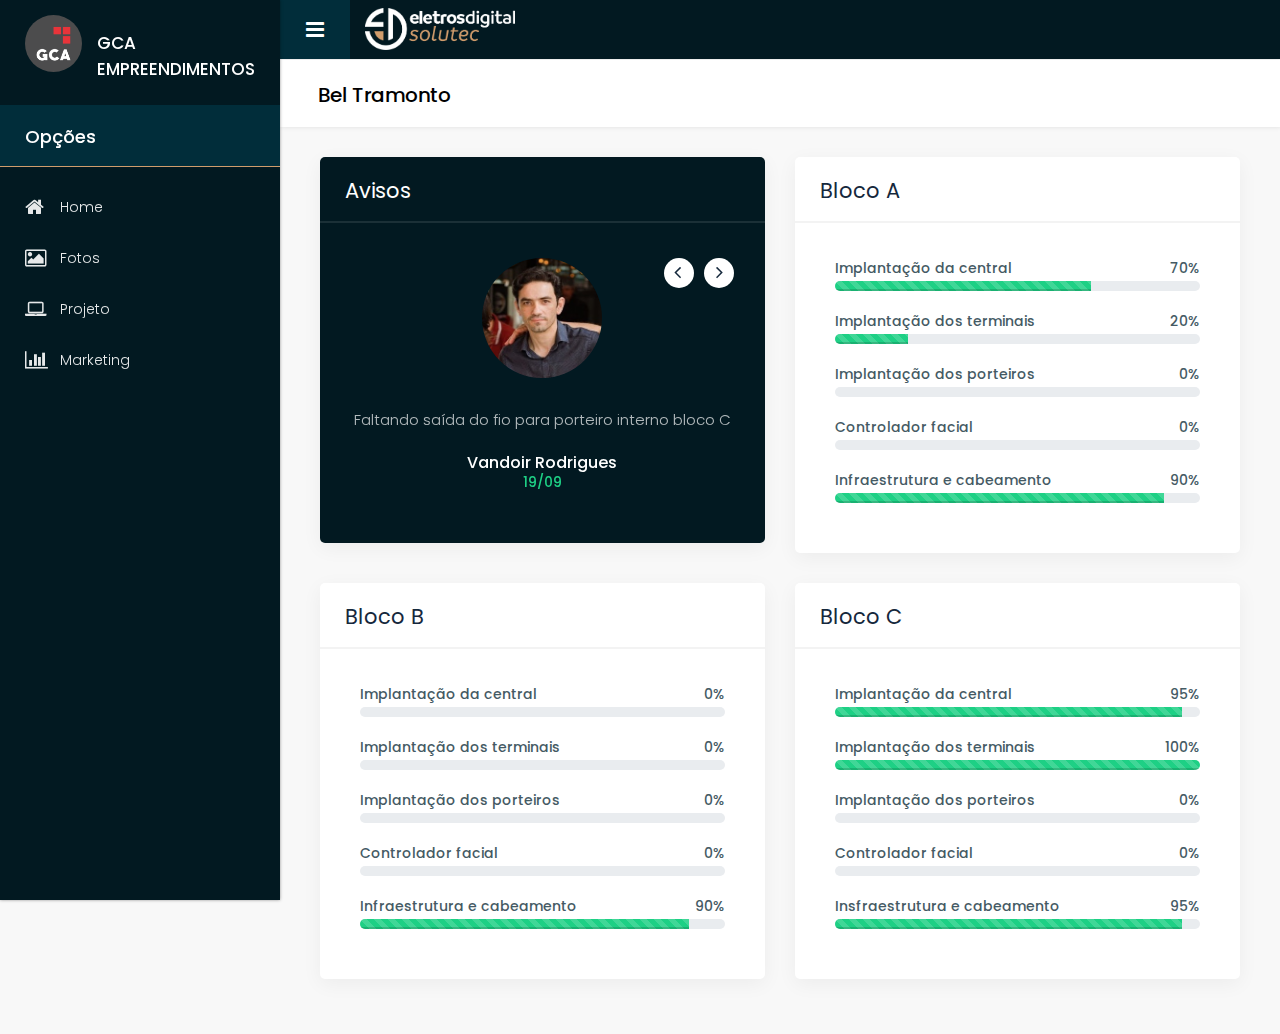
==== index.html @ 855524cf "Add files via upload" ====
<!DOCTYPE html>
<html lang="pt-br">
   <head>
      <!-- basic -->
      <meta charset="utf-8">
      <meta http-equiv="X-UA-Compatible" content="IE=edge">
      <!-- mobile metas -->
      <meta name="viewport" content="width=device-width, initial-scale=1">
      <meta name="viewport" content="initial-scale=1, maximum-scale=1">
      <!-- site metas -->
      <title>Eletros Obras</title>
      <meta name="keywords" content="">
      <meta name="description" content="">
      <meta name="author" content="">
      <!-- site icon -->
      <link rel="icon" href="images/logo/logo_el.png" type="image/png" />
      <!-- bootstrap css -->
      <link rel="stylesheet" href="css/bootstrap.min.css" />
      <!-- site css -->
      <link rel="stylesheet" href="style.css" />
      <!-- responsive css -->
      <link rel="stylesheet" href="css/responsive.css" />
      <!-- color css -->
      <link rel="stylesheet" href="css/colors.css" />
      <!-- select bootstrap -->
      <link rel="stylesheet" href="css/bootstrap-select.css" />
      <!-- scrollbar css -->
      <link rel="stylesheet" href="css/perfect-scrollbar.css" />
      <!-- custom css -->
      <link rel="stylesheet" href="css/custom.css" />
      <!--[if lt IE 9]>
      <script src="https://oss.maxcdn.com/libs/html5shiv/3.7.0/html5shiv.js"></script>
      <script src="https://oss.maxcdn.com/libs/respond.js/1.4.2/respond.min.js"></script>
      <![endif]-->
   </head>
   <body class="dashboard dashboard_1">
      <div class="full_container">
         <div class="inner_container">
            <!-- Sidebar  -->
            <nav id="sidebar">
               <div class="sidebar_blog_1">
                  <div class="sidebar-header">
                  </div>
                  <div class="sidebar_user_info">
                     <div class="icon_setting"></div>
                     <div class="user_profle_side">
                        <div class="user_img"><img class="img-responsive" src="images/layout_img/user_image.png" alt="#" /></div>
                        <div class="user_info">
                           <h6>GCA EMPREENDIMENTOS</h6>
                        </div>
                     </div>
                  </div>
               </div>
               <div class="sidebar_blog_2">
                  <h4>Opções</h4>
                  <ul class="list-unstyled components">
                     <li>
                        <a href="index.html">
                        <i class="fa fa-home"></i><span>Home</span></a>
                     </li>
                     <li>
                        <a href="fotos.html">
                        <i class="fa fa-solid fa-image"></i><span>Fotos</span></a>
                     </li>
                     <li>
                        <a href="projeto.html">
                        <i class="fa fa-laptop"></i><span>Projeto</span></a>
                     </li>
                     <li>
                        <a href="marketing.html">
                        <i class="fa fa-bar-chart-o"></i><span>Marketing</span></a>
                     </li>
               </div>
            </nav>
            <!-- end sidebar -->
            <!-- right content -->
            <div id="content">
               <!-- topbar -->
               <div class="topbar">
                  <nav class="navbar navbar-expand-lg navbar-light">
                     <div class="full">
                        <button type="button" id="sidebarCollapse" class="sidebar_toggle"><i class="fa fa-bars"></i></button>
                        <div class="logo_section">
                           <a href="index.html"><img class="img-responsive" src="images/logo/logo_eletros.png" alt="#" /></a>
                        </div>
                     </div>
                  </nav>
               </div>
               <!-- end topbar -->
               <!-- dashboard inner -->
               <div class="midde_cont">
                  <div class="container-fluid">
                     <div class="row column_title">
                        <div class="col-md-12">
                           <div class="page_title">
                              <h2>Bel Tramonto</h2>
                           </div>
                        </div>
                     </div>
                     <div class="row column3">
                        <!-- testimonial -->
                        <div class="col-md-6">
                           <div class="dark_bg full margin_bottom_30">
                              <div class="full graph_head">
                                 <div class="heading1 margin_0">
                                    <h2>Avisos</h2>
                                 </div>
                              </div>
                              <div class="full graph_revenue">
                                 <div class="row">
                                    <div class="col-md-12">
                                       <div class="content testimonial">
                                          <div id="testimonial_slider" class="carousel slide" data-ride="carousel">
                                             <!-- Wrapper for carousel items -->
                                             <div class="carousel-inner">
                                                <div class="item carousel-item active">
                                                   <div class="img-box"><img src="images/layout_img/vande_foto.jpeg" alt=""></div>
                                                   <p class="testimonial">Faltando saída do fio para porteiro interno bloco C</p>
                                                   <p class="overview"><b>Vandoir Rodrigues</b>19/09</p>
                                                </div>
                                                <div class="item carousel-item">
                                                   <div class="img-box"><img src="images/layout_img/foto_eu.jpg" alt=""></div>
                                                   <p class="testimonial">Cabos para interfones dos salões de festas não foram localizados</p>
                                                   <p class="overview"><b>Carlos Eduardo</b>19/09</p>
                                                </div>
                                             </div>
                                             <!-- Carousel controls -->
                                             <a class="carousel-control left carousel-control-prev" href="#testimonial_slider" data-slide="prev">
                                             <i class="fa fa-angle-left"></i>
                                             </a>
                                             <a class="carousel-control right carousel-control-next" href="#testimonial_slider" data-slide="next">
                                             <i class="fa fa-angle-right"></i>
                                             </a>
                                          </div>
                                       </div>
                                    </div>
                                 </div>
                              </div>
                           </div>
                        </div>
                        <!-- end testimonial -->
                        <!-- progress bar -->
                        <div class="col-md-6">
                           <div class="white_shd full margin_bottom_30">
                              <div class="full graph_head">
                                 <div class="heading1 margin_0">
                                    <h2>Bloco A</h2>
                                 </div>
                              </div>
                              <div class="full progress_bar_inner">
                                 <div class="row">
                                    <div class="col-md-12">
                                       <div class="progress_bar">
                                          <!-- Skill Bars -->
                                          <span class="skill" style="width:100%;">Implantação da central <span class="info_valume">70%</span></span>                  
                                          <div class="progress skill-bar ">
                                             <div class="progress-bar progress-bar-animated progress-bar-striped" role="progressbar" aria-valuenow="73" aria-valuemin="0" aria-valuemax="100" style="width: 70%;">
                                             </div>
                                          </div>
                                          <span class="skill" style="width:100%;">Implantação dos terminais<span class="info_valume">20%</span></span>                  
                                          <div class="progress skill-bar ">
                                             <div class="progress-bar progress-bar-animated progress-bar-striped" role="progressbar" aria-valuenow="73" aria-valuemin="0" aria-valuemax="100" style="width: 20%;">
                                             </div>
                                          </div>
                                          <span class="skill" style="width:100%;">Implantação dos porteiros<span class="info_valume">0%</span></span>   
                                          <div class="progress skill-bar">
                                             <div class="progress-bar progress-bar-animated progress-bar-striped" role="progressbar" aria-valuenow="62" aria-valuemin="0" aria-valuemax="100" style="width: 0%;">
                                             </div>
                                          </div>
                                          <span class="skill" style="width:100%;">Controlador facial<span class="info_valume">0%</span></span>
                                          <div class="progress skill-bar">
                                             <div class="progress-bar progress-bar-animated progress-bar-striped" role="progressbar" aria-valuenow="54" aria-valuemin="0" aria-valuemax="100" style="width: 0%;">
                                             </div>
                                          </div>
                                          <span class="skill" style="width:100%;">Infraestrutura e cabeamento<span class="info_valume">90%</span></span>   
                                          <div class="progress skill-bar">
                                             <div class="progress-bar progress-bar-animated progress-bar-striped" role="progressbar" aria-valuenow="62" aria-valuemin="0" aria-valuemax="100" style="width: 90%;">
                                             </div>
                                          </div>
                                          </div>
                                       </div>
                                    </div>
                                 </div>
                              </div>
                           </div>
                        <div class="col-md-6">
                           <div class="white_shd full margin_bottom_30">
                              <div class="full graph_head">
                                 <div class="heading1 margin_0">
                                    <h2>Bloco B</h2>
                                 </div>
                              </div>
                              <div class="full progress_bar_inner">
                                 <div class="row">
                                    <div class="col-md-12">
                                       <div class="progress_bar">
                                          <!-- Skill Bars -->
                                          <span class="skill" style="width:100%;">Implantação da central<span class="info_valume">0%</span></span>                  
                                          <div class="progress skill-bar ">
                                             <div class="progress-bar progress-bar-animated progress-bar-striped" role="progressbar" aria-valuenow="73" aria-valuemin="0" aria-valuemax="100" style="width: 0%;">
                                             </div>
                                          </div>
                                          <span class="skill" style="width:100%;">Implantação dos terminais<span class="info_valume">0%</span></span>                  
                                          <div class="progress skill-bar ">
                                             <div class="progress-bar progress-bar-animated progress-bar-striped" role="progressbar" aria-valuenow="73" aria-valuemin="0" aria-valuemax="100" style="width: 0%;">
                                             </div>
                                          </div>
                                          <span class="skill" style="width:100%;">Implantação dos porteiros<span class="info_valume">0%</span></span>   
                                          <div class="progress skill-bar">
                                             <div class="progress-bar progress-bar-animated progress-bar-striped" role="progressbar" aria-valuenow="62" aria-valuemin="0" aria-valuemax="100" style="width: 0%;">
                                             </div>
                                          </div>
                                          <span class="skill" style="width:100%;">Controlador facial<span class="info_valume">0%</span></span>
                                          <div class="progress skill-bar">
                                             <div class="progress-bar progress-bar-animated progress-bar-striped" role="progressbar" aria-valuenow="54" aria-valuemin="0" aria-valuemax="100" style="width: 0%;">
                                             </div>
                                          </div>
                                          <span class="skill" style="width:100%;">Infraestrutura e cabeamento<span class="info_valume">90%</span></span>   
                                          <div class="progress skill-bar">
                                             <div class="progress-bar progress-bar-animated progress-bar-striped" role="progressbar" aria-valuenow="62" aria-valuemin="0" aria-valuemax="100" style="width: 90%;">
                                             </div>
                                          </div>
                                          </div>
                                       </div>
                                    </div>
                                 </div>
                              </div>
                           </div>
                           <div class="col-md-6">
                              <div class="white_shd full margin_bottom_30">
                                 <div class="full graph_head">
                                    <div class="heading1 margin_0">
                                       <h2>Bloco C</h2>
                                    </div>
                                 </div>
                                 <div class="full progress_bar_inner">
                                    <div class="row">
                                       <div class="col-md-12">
                                          <div class="progress_bar">
                                             <!-- Skill Bars -->
                                             <span class="skill" style="width:100%;">Implantação da central<span class="info_valume">95%</span></span>                  
                                             <div class="progress skill-bar ">
                                                <div class="progress-bar progress-bar-animated progress-bar-striped" role="progressbar" aria-valuenow="73" aria-valuemin="0" aria-valuemax="100" style="width: 95%;">
                                                </div>
                                             </div>
                                             <span class="skill" style="width:100%;">Implantação dos terminais<span class="info_valume">100%</span></span>                  
                                          <div class="progress skill-bar ">
                                             <div class="progress-bar progress-bar-animated progress-bar-striped" role="progressbar" aria-valuenow="73" aria-valuemin="0" aria-valuemax="100" style="width: 100%;">
                                             </div>
                                          </div>
                                             <span class="skill" style="width:100%;">Implantação dos porteiros<span class="info_valume">0%</span></span>   
                                             <div class="progress skill-bar">
                                                <div class="progress-bar progress-bar-animated progress-bar-striped" role="progressbar" aria-valuenow="62" aria-valuemin="0" aria-valuemax="100" style="width: 0%;">
                                                </div>
                                             </div>
                                             <span class="skill" style="width:100%;">Controlador facial<span class="info_valume">0%</span></span>
                                             <div class="progress skill-bar">
                                                <div class="progress-bar progress-bar-animated progress-bar-striped" role="progressbar" aria-valuenow="54" aria-valuemin="0" aria-valuemax="100" style="width: 0%;">
                                                </div>
                                             </div>
                                             <span class="skill" style="width:100%;">Insfraestrutura e cabeamento<span class="info_valume">95%</span></span>   
                                             <div class="progress skill-bar">
                                                <div class="progress-bar progress-bar-animated progress-bar-striped" role="progressbar" aria-valuenow="62" aria-valuemin="0" aria-valuemax="100" style="width: 95%;">
                                                </div>
                                             </div>
                                             </div>
                                          </div>
                                       </div>
                                    </div>
                                 </div>
                              </div>
                        </div>
      <!-- jQuery -->
      <script src="js/jquery.min.js"></script>
      <script src="js/popper.min.js"></script>
      <script src="js/bootstrap.min.js"></script>
      <!-- wow animation -->
      <script src="js/animate.js"></script>
      <!-- select country -->
      <script src="js/bootstrap-select.js"></script>
      <!-- owl carousel -->
      <script src="js/owl.carousel.js"></script> 
      <!-- chart js -->
      <script src="js/Chart.min.js"></script>
      <script src="js/Chart.bundle.min.js"></script>
      <script src="js/utils.js"></script>
      <script src="js/analyser.js"></script>
      <!-- nice scrollbar -->
      <script src="js/perfect-scrollbar.min.js"></script>
      <script>
         var ps = new PerfectScrollbar('#sidebar');
      </script>
      <!-- custom js -->
      <script src="js/custom.js"></script>
      <script src="js/chart_custom_style1.js"></script>
   </body>
</html>
---- style.css ----
/*------------------------------------------------------------------
    File Name: style.css
    Template Name: Pluto - Responsive HTML5 Template
    Created By: html.design
    Envato Profile: https://themeforest.net/user/htmldotdesign
    Website: https://html.design
    Version: 1.0
-------------------------------------------------------------------*/


/*------------------------------------------------------------------
    [Table of contents]

    1. import fonts
    2. import files
    3. basic
    4. header
    5. content section
    6. Progressbar
    7. Table style
    8. Social icon
    9. Pie charts
    10. Testimonial slider
    11. Blog Section
    12. Dashboard Style 2
    13. Footer
    14. Widgets section
    15. Calendar section
    16. General Elements
        -> tabbar style 1
        -> tabbar style 2
        -> tabbar style 3
        -> button section
        -> pagination
        -> model bt
    17. Gallery Section     
    18. Icons
    19. Invoice  
    20. Price table
    21. Mail
    22. Price table page
    23. Contact page
    24. Progress bar
    25. Login Section
    26. Error
    27. Map
   
-------------------------------------------------------------------*/


/*------------------------------------------------------------------
    1. import fonts
-------------------------------------------------------------------*/

@import url('https://fonts.googleapis.com/css?family=Source+Sans+Pro:300,400,400i,600,700,900');
@import url('https://fonts.googleapis.com/css?family=Raleway:100,100i,200,200i,300,300i,400,400i,500,500i,600,600i,700,700i,800,800i,900,900i');
@import url('https://fonts.googleapis.com/css?family=Poppins:100,100i,200,200i,300,300i,400,400i,500,500i,600,600i,700,700i,800,800i,900,900i');
@import url('https://fonts.googleapis.com/css?family=Roboto:300,400,400i,500,500i,700,700i');
@import url('https://fonts.googleapis.com/css?family=Arvo:400,400i,700,700i');
@import url('https://fonts.googleapis.com/css?family=Rajdhani:300,400,500,600,700');

/*------------------------------------------------------------------
    2. import files
-------------------------------------------------------------------*/

@import url(css/animate.css);
@import url(css/flaticon.css);
@import url(css/font-awesome.min.css);

/*------------------------------------------------------------------
    3. basic
-------------------------------------------------------------------*/

* {
    margin: 0;
    padding: 0;
    outline: none !important;
}

html,
body {
    color: #8d0909;
    font-size: 14px;
    font-family: 'Poppins', sans-serif;
    line-height: normal;
    font-weight: 300;
    overflow-x: hidden !important;
}

body.demos .section {
    background: url(images/bg.png) repeat top center #052566;
}

body.demos .section-title img {
    max-width: 280px;
    display: block;
    margin: 10px auto;
}

body.demos .service-widget h3 {
    border-bottom: 1px solid #ededed;
    font-size: 18px;
    padding: 20px 0;
    background-color: #ffffff;
}

body.demos .service-widget {
    margin: 0 0 30px;
    padding: 30px;
    background-color: #fff
}

body.demos .container-fluid {
    max-width: 1080px
}

a {
    color: #1f1f1f;
    text-decoration: none !important;
    outline: none !important;
    -webkit-transition: all .3s ease-in-out;
    -moz-transition: all .3s ease-in-out;
    -ms-transition: all .3s ease-in-out;
    -o-transition: all .3s ease-in-out;
    transition: all .3s ease-in-out;
}

h1,
h2,
h3,
h4,
h5,
h6 {
    letter-spacing: 0;
    font-weight: normal;
    position: relative;
    padding: 0;
    font-weight: normal;
    line-height: normal;
    color: #1f1f1f;
    margin: 0
}

h1 {
    font-size: 24px
}

.small_heading.main-heading h2 {
    font-size: 21px;
}

.small_heading.main-heading::after {
    top: 18px;
}

.small_heading.main-heading {
    margin-bottom: 20px;
    width: 100%;
}

.img-responsive {
    max-width: 100%;
}

h3 {
    font-size: 18px
}

h4 {
    font-size: 16px
}

h5 {
    font-size: 14px
}

h6 {
    font-size: 13px
}

h1 a,
h2 a,
h3 a,
h4 a,
h5 a,
h6 a {
    color: #212121;
    text-decoration: none!important;
    opacity: 1
}

a {
    color: #898989;
    text-decoration: none;
    outline: none;
}

a,
.btn {
    text-decoration: none !important;
    outline: none !important;
    -webkit-transition: all .3s ease-in-out;
    -moz-transition: all .3s ease-in-out;
    -ms-transition: all .3s ease-in-out;
    -o-transition: all .3s ease-in-out;
    transition: all .3s ease-in-out;
}

.btn-custom {
    margin-top: 20px;
    background-color: transparent;
    border: 2px solid #ddd;
    padding: 12px 40px;
    font-size: 16px;
}

.btn-success {
    color: #fff;
    background-color: #1ed085;
    border-color: #1ed085;
}

ul {
    list-style-type: none;
    padding: 0px;
    margin: 0px;
}


/*--
a.btn {
    min-width: 170px;
    height: 40px;
    border-radius: 100px;
    padding: 0;
    text-align: center;
    line-height: 40px;
    border: none;
    font-size: 14px;
    font-weight: 600;
    text-transform: uppercase;
    margin-top: 10px;
}
--*/

.red_bg {
    background: #ff4748;
}

.blue_bg {
    background: #36a9e2;
}

.yellow_bg {
    background: #fabb3d;
}

.green_bg {
    background: #79c347;
}

.green_bg2 {
    background: #1ed085;
}

.purple_bg {
    background: #8e68ef;
}

.padding_top_10 {
    padding-top: 10px !important;
}

.padding_top_20 {
    padding-top: 20px !important;
}

.padding-bottom_0 {
    padding-bottom: 0 !important;
}

.padding-bottom_1 {
    padding-bottom: 10px !important;
}

.padding-bottom_2 {
    padding-bottom: 20px !important;
}

.padding-bottom_3 {
    padding-bottom: 30px !important;
}

.padding-bottom_4 {
    padding-bottom: 40px !important;
}

.padding-bottom_5 {
    padding-bottom: 50px !important;
}

.padding_infor_info {
    padding: 35px 35px;
    float: left;
    width: 100%;
}

.color_black p,
.color_black ul,
.color_black ul li {
    color: #000;
}

button i {
    color: #fff;
}

.lead {
    font-size: 18px;
    line-height: 30px;
    color: #767676;
    margin: 0;
    padding: 0;
}

blockquote {
    margin: 20px 0 20px;
    padding: 30px;
}

.light_silver {
    background: #f2f1f1;
}

h2 {
    font-size: 30px;
    color: #000;
    line-height: 20px;
    font-weight: 700;
    position: relative;
}

h3 {
    font-size: 24px;
    color: #000;
    line-height: normal;
    font-weight: 700;
    text-transform: uppercase;
}

h4 {
    font-size: 18px;
    color: #000;
    line-height: 21px;
    font-weight: 600;
    text-transform: none;
    margin-bottom: 15px;
}

h5 {
    font-size: 15px;
    font-weight: 700;
    text-transform: uppercase;
    margin: 0;
    line-height: normal;
    color: #000;
}

p {
    color: #8a5858;
    font-size: 14px;
    line-height: 21px;
}

button,
input,
select,
textarea,
option {
    font-family: 'Poppins', sans-serif;
}

a#submit {
    z-index: 1;
}

a:hover,
a:focus {
    color: #8d0000;
    text-decoration: none;
}

.span1,
.span2,
.span3,
.span4,
.span5,
.span6,
.span7,
.span8,
.span9,
.span10 {
    padding: 0 15px;
    float: left;
    min-height: 25px;
}

.border_radius_0 {
    border-radius: 0 !important;
}

.span1 {
    width: 10%;
}

.span2 {
    width: 20%;
}

.span3 {
    width: 30%;
}

.span4 {
    width: 40%;
}

.span5 {
    width: 50%;
}

.span6 {
    width: 60%;
}

.span7 {
    width: 70%;
}

.span8 {
    width: 80%;
}

.span9 {
    width: 90%;
}

.span10 {
    width: 100%;
}

.container {
    width: 1200px;
}

.section_padding {
    padding: 80px 0 100px;
}

.layout_2_padding {
    padding: 100px 0 80px;
}

.full {
    width: 100%;
    float: left;
}

.brown_color {
    color: #795548 !important;
}

.brown_bg {
    background: #795548 !important;
}

.blue1_color {
    color: #2196f3 !important;
}

.blue1_bg {
    background: #2196f3 !important;
}

.orange_color {
    color: #ff5722 !important;
}

.orange_bg {
    background: #ff5722 !important;
}

.purple_color {
    color: #673ab7 !important;
}

.purple_bg {
    background: #673ab7 !important;
}

.purple_color2 {
    color: #b53f3f !important;
}

.purple_bg2 {
    background: #c2001a !important;
}

.blue2_color {
    color: #03a9f4 !important;
}

.blue2_bg {
    background: #03a9f4 !important;
}

.red_color {
    color: #e91e63 !important;
}

.red_bg {
    background: #e91e63 !important;
}

.yellow_color {
    color: #ff9800 !important;
}

.yellow_bg {
    background: #ff9800 !important;
}

.purple_color2 {
    color: #9c27b0 !important;
}

.purple_bg2 {
    background: #9c27b0 !important;
}

.orange_color2 {
    color: #f44336 !important;
}

.orange_bg2 {
    background: #f44336 !important;
}

.green_color {
    color: #009688 !important;
}

.green_bg {
    background: #009688 !important;
}

.heading1 h2 {
    line-height: normal;
    font-size: 21px;
    font-weight: 400;
    margin: 0;
    padding-left: 0;
    color: #15283c;
    letter-spacing: 0px;
}

.margin_top_50 {
    margin-top: 50px;
}

.margin_top_30 {
    margin-top: 30px;
}

.margin_0 {
    margin: 0 !important;
}

.center {
    display: flex;
    justify-content: center;
}

.verticle_center {
    display: flex;
    align-items: center;
}

.dropdown-item {
    font-size: 13px;
}

.column img {
    width: 100%;
}

.max_w-50 {
    max-width: 50px;
}


/*------------------------------------------------------------------
    4. header
-------------------------------------------------------------------*/

.full_container {
    width: 100%;
    max-width: 100%;
    padding: 0;
    margin: 0;
}

.inner_container {
    padding: 0;
    margin: 0;
    display: flex;
}


/*==============
    - topbar 
==============*/

.topbar {
    position: fixed;
    width: 100%;
    padding-left: 280px;
    z-index: 2;
    background: #700034;
    top: 0;
    transition: ease all 0.3s;
    left: 0;
}

#sidebar.active+#content .topbar {
    padding-left: 90px;
}

.topbar .navbar {
    margin: 0;
}

.right_topbar {
    float: right;
    padding: 0;
}

.icon_info {
    float: left;
    width: 100%;
}

.icon_info ul {
    float: left;
    width: auto;
    list-style: none;
    margin: 0;
}

.icon_info ul li {
    float: left;
    width: 35px;
    height: 35px;
    border-radius: 100%;
    text-align: center;
    line-height: 35px;
    position: relative;
    margin: 15px 0 0 5px;
}

.icon_info ul li .fa-question-circle {
    font-size: 21px;
    position: relative;
    top: 1px;
}

.icon_info ul li a {
    color: #fff;
    font-size: 18px;
    font-weight: normal;
}

.icon_info ul li a img {
    width: 35px;
}

.icon_info ul.user_profile_dd li {
    width: auto;
}

.icon_info ul.user_profile_dd>li span {
    font-size: 13px;
    font-weight: 500;
    color: #fff;
    padding: 0 35px 0 10px;
}

.icon_info ul.user_profile_dd li>a::after {
    color: #fff;
    top: 13px;
    right: 28px;
    display: block;
    position: absolute;
    transform: translateY(-50%);
    content: "\f107";
    font-family: 'fontawesome';
    border: none;
    font-size: 18px;
}

.icon_info ul.user_profile_dd {
    float: left;
    margin: 0 0 0 25px;
}

.icon_info ul.user_profile_dd li a {
    cursor: pointer;
}

.icon_info ul.user_profile_dd>li {
    width: auto;
    border-radius: 0;
    background: #012D3A;
    margin: 0;
    padding: 12px 0 12px 20px;
    height: auto;
}

.sidebar_toggle {
    border: none;
    padding: 14px 26px 14px;
    font-size: 21px;
    background: #012D3A;
    margin-right: 0;
    cursor: pointer;
    float: left;
}

.icon_info span.badge {
    font-size: 10px;
    line-height: 16px;
    padding: 2px 6px;
    position: absolute;
    right: -2px;
    top: -7px;
    background: #D09C6C;
    border-radius: 100%;
    color: #fff;
    font-weight: 600;
    width: 19px;
    height: 19px;
}

.icon_info ul.user_profile_dd li div a {
    font-size: 15px;
    color: #360010;
    padding: 4px 15px;
    border-bottom: none;
    line-height: normal;
}

.icon_info ul.user_profile_dd li div a span {
    font-size: 13px;
    color: #000000;
    font-weight: normal;
    padding: 0;
    transition: all .3s ease-in-out;
    line-height: normal;
}

.icon_info ul.user_profile_dd li div a:hover,
.icon_info ul.user_profile_dd li div a:focus {
    background: #360015;
    color: #fff;
}

.icon_info ul.user_profile_dd li div a:hover span,
.icon_info ul.user_profile_dd li div a:focus span {
    color: #fff;
}

.user_profile_dd .dropdown-menu {
    position: absolute;
    top: 100%;
    right: 0;
    z-index: 1000;
    float: left;
    padding: 10px 6px;
    margin: 0;
    font-size: 15px;
    color: #a1022a;
    text-align: left;
    list-style: none;
    background-color: #fff;
    background-clip: padding-box;
    border-radius: 0;
    width: 100%;
    box-shadow: -1px 1px 4px -2px rgba(0, 0, 0, 0.2);
    border: none;
}


/**-- sidebar --**/

.navbar-btn {
    box-shadow: none;
    outline: none !important;
    border: none;
}

.line {
    width: 100%;
    height: 1px;
    border-bottom: 1px dashed #ddd;
    margin: 40px 0;
}

i,
span {
    display: inline-block;
}

#sidebar {
    min-width: 280px;
    max-width: 280px;
    background-color: #021921;
    color: #fff;
    transition: all 0.3s;
    position: relative;
    z-index: 11;
    box-shadow: 0 0 3px 0px rgba(0, 0, 0, 0.4);
    float: left;
    width: 100%;
    background-image: url('images/layout_img/pattern_h.png');
    position: fixed;
    height: 100%;
    overflow: auto;
}

.sidebar_blog_1,
.sidebar_blog_2,
.sidebar_blog_3 {
    float: left;
    width: 100%;
}

#sidebar ul li a {
    text-align: left;
}

#sidebar .sidebar-header strong {
    display: none;
    font-size: 1.8em;
}

#sidebar ul.components {
    padding: 15px 0;
    margin: 0;
    float: left;
    width: 100%;
}

#sidebar ul li a {
    padding: 15px 25px;
    display: block;
    font-size: 14px;
    color: rgba(255, 255, 255, 0.9);
    font-weight: 300;
}

#sidebar ul li a:hover,
#sidebar ul li a:focus {
    color: rgba(255, 255, 255, 0.95);
}

#sidebar ul.components li {
    position: relative;
}

#sidebar ul.components ul {
    background: #ffffff;
    padding: 20px 0;
}

#sidebar ul.components ul li a {
    font-size: 13px;
    color: rgba(255, 255, 255, .7);
    padding: 7px 35px;
}

#sidebar ul.components ul li a:hover {
    color: #fff;
    background: transparent;
    padding-left: 45px;
}

#sidebar ul li a i {
    margin-right: 20px;
    width: 15px;
    font-size: 20px;
    float: left;
}

.bottom_sidebar ul li {
    float: left;
    width: 50%;
    list-style: none;
}

a[data-toggle="collapse"] {
    position: relative;
}

#content {
    width: 100%;
    min-height: 100vh;
    transition: ease all 0.3s;
    position: relative;
    padding: 60px 25px 25px 305px;
    background: #f8f8f8;
}

.page_title {
    background: #fff;
    margin-top: 0;
    margin-bottom: 30px;
    padding: 25px 35px 22px 38px;
    box-shadow: 1px 0 5px rgba(0, 0, 0, 0.1);
    margin-left: -40px;
    margin-right: -40px;
    position: relative;
}

.page_title h2 {
    font-size: 20px;
    font-weight: 500;
    color: #000000;
}

#sidebar.active+#content {
    padding-left: 115px;
}

.topbar .navbar {
    padding: 0;
    background: #021921;
    border: none;
    border-radius: 0;
}

.user_profle_side {
    display: flex;
}

.sidebar_user_info {
    padding: 15px 25px;
    background: #021921;
}

.user_img img {
    border-radius: 100% 100%;
}

.user_info {
    margin: 0 0 0 15px;
    padding-top: 15px;
}

.online_animation {
    width: 12px;
    height: 12px;
    background: #1ed085;
    border-radius: 100%;
    margin-top: 0;
    position: relative;
    top: 1px;
    -webkit-animation: online 2s infinite;
    /* Safari 4.0 - 8.0 */
    animation: online 2s infinite
}


/* Safari 4.0 - 8.0 */

@-webkit-keyframes online {
    from {
        opacity: 0;
    }
    to {
        opacity: 1;
    }
}

@keyframes online {
    from {
        opacity: 0;
    }
    to {
        opacity: 1;
    }
}

.user_info p {
    font-size: 13px;
    font-weight: 500;
    color: #1ed085;
    margin: 0;
}

.user_info h6 {
    font-size: 17px;
    font-weight: 500;
    color: #fff;
    letter-spacing: 0;
}

.user_img {
    width: 75px;
    height: 75px;
    float: left;
}

.logo_section {
    padding: 0;
    width: auto;
    text-align: center;
    background: transparent;
    float: left;
}

.logo_section img {
    height: 42px;
    padding: 0;
    margin: 8px 15px 0;
}

#sidebar.active .logo_section a {
    width: 100%;
    display: flex;
    justify-content: center;
}

.logo_section img.logo_icon {
    margin: 0;
    text-align: center;
    padding: 8px 8px;
    height: 60px;
}

#sidebar h4 {
    background: #012D3A;
    margin: 0;
    padding: 21px 25px 19px;
    font-weight: 500;
    font-size: 18px;
    color: #fff;
    border-bottom: solid #D09C6C 1px;
}


/*------------------------------------------------------------------
    5. content section
-------------------------------------------------------------------*/

.content_inner_section {
    background: #fff;
    box-shadow: 0 0 3px 0px rgba(0, 0, 0, 0.4);
    padding: 25px 30px;
}

.content_inner_section .top_page_header {
    width: 100%;
}

.content_inner_section .top_page_header .page_title {
    float: left;
}

.content_inner_section .top_page_header .page_title h3 {
    font-size: 21px;
    font-weight: 500;
    text-transform: none;
    color: #222;
}

.page_menu_cont {
    width: auto;
    float: right;
}

.page_menu_cont ul {
    list-style: none;
    float: left;
    width: 100%;
}

.page_menu_cont ul li {
    float: left;
    font-size: 17px;
    margin: 0 15px;
}

.counter_section {
    min-height: auto;
    display: block;
    box-shadow: 0 5px 20px rgba(0, 0, 0, 0.05);
    border: 0px solid #e7e7e7;
    padding: 30px 35px;
    background: #fff;
    border-radius: 5px;
    min-height: 125px;
    display: flex;
}

.couter_icon span {
    width: 100%;
    text-align: center;
    color: #fff;
    font-size: 14px;
    margin-top: 5px;
    padding: 0 5px;
    font-weight: 500;
}

.couter_icon span {
    width: 100%;
}

.couter_icon i {
    color: #fff;
    font-size: 50px;
    line-height: normal;
    width: 100%;
    float: left;
    text-align: center;
}

.couter_icon {
    display: flex;
    justify-content: center;
    align-items: center;
    padding: 0;
    float: left;
    margin: 8px 0 8px;
}

.couter_icon>div {
    border-right: solid rgba(255, 255, 255, 0.3) 1px;
    padding-right: 35px;
}

.counter_no {
    padding: 0 12px;
    align-content: center;
    align-items: center;
    float: right;
    width: 100%;
}

.counter_no p.total_no {
    margin: 0;
    font-size: 45px;
    float: left;
    width: 100%;
    line-height: normal;
    font-weight: 600;
    color: #455a64;
    text-align: right;
    font-size: 24px;
    font-weight: 400;
}

.counter_no .head_couter {
    float: left;
    width: 100%;
    color: #99abb4;
    font-weight: 300;
    margin: 0px 0 0 0;
    font-size: 20px;
    text-align: right;
}

.counter_no .counter_desrp {
    margin: 0;
    color: #fff;
    line-height: 18px;
}

#myChart-top {
    box-shadow: 10px 10px 5px -4px rgba(224, 224, 224, 0.6);
}

.zc-ref {
    display: none;
}

#myChart-wrapper {
    margin: auto;
}

#graph1 {
    margin-top: 10px;
}

#rebenue {}

.graph_revenue {
    padding: 0;
    margin-top: 0;
    min-height: auto;
}

.graph_head {
    padding: 18px 25px 15px;
    float: left;
    width: 100%;
    border-bottom: solid #f3f3f3 2px;
}

.heading1 {
    float: left;
    padding: 0 0 20px 0;
    width: 100%;
    margin-top: 50px;
}

.graph_head .heading1 {
    float: left;
    padding: 0;
    width: auto;
}

.heading2 {
    background: #fff;
    padding: 15px 25px;
    margin: 20px 0 0 0;
    border-bottom: solid #021921 2px;
}

.heading2 h3 {
    font-size: 20px;
    text-transform: none;
    font-weight: 600;
    position: relative;
    color: #15283c;
    font-family: 'Raleway', sans-serif;
}

.time_form {
    float: right;
    margin: 6px 0 0;
}

.time_form form {
    float: left;
    width: 100%;
}

.time_form form .field {
    float: left;
    margin-right: 0;
    margin-left: 12px;
}

.time_form form .field label {
    margin-right: 12px;
    margin-bottom: 0;
    font-size: 15px;
    color: #999;
}

.time_form form .field input {
    border: solid #ddd 1px;
    font-size: 13px;
    font-weight: 500;
    color: #666;
    padding: 6px 10px;
    border-radius: 0;
}

.btn.focus,
.btn:focus {
    box-shadow: none;
}

.mail-option .dropdown-menu {
    padding: 10px;
    border-radius: 0;
    font-size: 14px;
    font-weight: 400;
    border: solid #ddd 1px;
}

.mail-option .dropdown-menu li {
    margin: 10px 0;
}

.mail-option .dropdown-menu {
    padding: 4px 15px;
    border-radius: 0;
    font-size: 14px;
    font-weight: 400;
    border: solid #ddd 1px;
    margin-top: 5px;
}

.mail-option .btn-group a.btn {
    border-radius: 0 !important;
    background: #fff;
    padding: 8px 14px;
    color: #666;
    font-size: 14px;
}


/*------------------------------------------------------------------
    6. Progressbar
-------------------------------------------------------------------*/

.progress_bar {
    padding: 15px 40px 50px 40px;
}

.progress.skill-bar {
    background: #e9ecef;
    border-radius: 0;
    height: 10px;
    margin-top: 2px;
    border-radius: 10px;
}

.progress.skill-bar .progress-bar {
    background-color: #1ed085;
    box-shadow: inset 0 -2px 0 rgba(0, 0, 0, .15);
}

.skill {
    font-size: 14px;
    color: #455a64;
    margin-top: 20px;
    font-weight: 500;
}

.skill .info_valume {
    float: right;
}


/*------------------------------------------------------------------
    7. Table style
-------------------------------------------------------------------*/

.table_format.strp table {
    border-radius: 8px 8px 0 0;
    overflow: hidden;
    color: #666;
}

.table_format.strp thead th {
    background: #15283c;
    border: none;
    color: #fff;
    vertical-align: middle;
    font-weight: 400;
    text-transform: capitalize;
    line-height: 1;
    padding: 22px 40px;
    white-space: nowrap;
    font-size: 16px;
}

.table_format.strp tbody th,
.table_format.strp tbody td {
    font-size: 15px;
    padding: 20px 40px;
    vertical-align: middle;
    font-weight: 400;
    transform: capitalize;
    line-height: 1;
    width: white-space;
}

.top_countries_section {
    background-color: #ff4748;
    border-radius: 8px;
    padding: 25px 40px;
    background-image: -webkit-linear-gradient(90deg, #396afc 0%, #2948ff 100%);
}

.top_countries_section ul {
    list-style: none;
}

.top_countries_section ul li {
    color: #fff;
    padding: 14px 5px;
    float: left;
    width: 100%;
    border-bottom: solid rgba(255, 255, 255, .2) 1px;
}

.top_countries_section ul li span.country_name {
    float: left;
}

.top_countries_section ul li span.country_counter {
    float: right;
}

.area_chart {
    padding: 30px 0 30px 30px;
    width: 97%;
}

.margin_bottom_30 {
    margin-bottom: 30px;
}

.white_shd {
    background: #fff;
    box-shadow: 0 5px 20px rgba(0, 0, 0, 0.05);
    border-radius: 5px;
    margin-top: 0;
}

.dark_bg {
    background: #021921;
    box-shadow: 0 5px 20px rgba(0, 0, 0, 0.05);
    border-radius: 5px;
    margin-top: 0;
}

.dark_bg .graph_head {
    border-bottom: solid rgba(255, 255, 255, .1) 2px;
}

.dark_bg h2 {
    color: #fff;
}


/*------------------------------------------------------------------
    8. Social icon
-------------------------------------------------------------------*/

.socile_icons {
    border-radius: 5px;
    overflow: hidden;
    box-shadow: 0 5px 20px rgba(0, 0, 0, 0.05);
    background: #fff;
    min-height: 165px;
}

.social_icon {
    width: 100%;
    text-align: center;
    font-size: 45px;
    background: black;
    padding: 10px 0 8px;
    color: #fff;
    background: #222;
}

.fb .social_icon {
    background: #983b3b;
}

.tw .social_icon {
    background: #00aced;
}

.linked .social_icon {
    background: #0077B5;
}

.google_p .social_icon {
    background: #d34836;
}

.socile_icons .social_cont {
    float: left;
    text-align: center;
    width: 100%;
    padding: 15px 0 15px;
}

.socile_icons .social_cont ul {
    margin: 0;
    list-style: none;
}

.socile_icons .social_cont ul li {
    float: left;
    width: 50%;
    font-size: 18px;
    color: #455a64;
    line-height: 24px;
}

.socile_icons .social_cont ul li span {
    float: left;
    width: 100%;
    color: #99abb4;
    font-size: 17px;
    font-weight: 300;
}

.socile_icons .social_cont ul li span strong {
    font-weight: 600;
    color: #455a64;
    font-size: 18px;
}


/*------------------------------------------------------------------
    9. Pie charts
-------------------------------------------------------------------*/


/**  **/

#canvas-holder {
    width: 100%;
    margin-top: 50px;
    text-align: center;
}

#chartjs-tooltip {
    opacity: 1;
    position: absolute;
    background: rgba(0, 0, 0, .7);
    color: white;
    border-radius: 3px;
    -webkit-transition: all .1s ease;
    transition: all .1s ease;
    pointer-events: none;
    -webkit-transform: translate(-50%, 0);
    transform: translate(-50%, 0);
}

.chartjs-tooltip-key {
    display: inline-block;
    width: 10px;
    height: 10px;
    margin-right: 10px;
}


/*------------------------------------------------------------------
    10. Testimonial slider
-------------------------------------------------------------------*/

#testimonial_slider.carousel {
    width: 86%;
    margin: 35px 7% 35px;
}

#testimonial_slider .carousel-inner {
    padding: 0;
    text-align: center;
}

#testimonial_slider.carousel .item {
    color: #999;
    font-size: 14px;
    text-align: center;
    overflow: hidden;
    min-height: auto;
}

#testimonial_slider.carousel .item a {
    color: #eb7245;
}

#testimonial_slider.carousel .img-box {
    width: 120px;
    height: 120px;
    margin: 0 auto;
    border-radius: 50%;
}

#testimonial_slider.carousel .img-box img {
    width: 100%;
    height: 100%;
    display: block;
    border-radius: 50%;
}

#testimonial_slider.carousel .testimonial {
    padding: 30px 0 10px;
    color: rgba(255, 255, 255, .7);
    font-size: 15px;
    line-height: 24px;
}

#testimonial_slider.carousel .overview {
    text-align: center;
    padding-bottom: 5px;
    font-size: 14px;
    color: #1ed085;
    font-weight: 500;
    line-height: 14px;
}

#testimonial_slider.carousel .overview b {
    color: #fff;
    font-size: 16px;
    text-transform: none;
    display: block;
    padding-bottom: 5px;
    font-weight: 500;
}

#testimonial_slider.carousel .star-rating i {
    font-size: 18px;
    color: #ffdc12;
}

#testimonial_slider.carousel .carousel-control {
    width: 30px;
    height: 30px;
    border-radius: 50%;
    background: #fff;
    text-shadow: none;
    top: 0;
    opacity: 1;
}

#testimonial_slider.carousel .carousel-control i {
    font-size: 20px;
    margin-right: 2px;
    color: #15283c;
    margin-top: -2px;
}

#testimonial_slider.carousel .carousel-control.left {
    left: auto;
    right: 40px;
}

#testimonial_slider.carousel .carousel-control.right i {
    margin-right: -2px;
    margin-top: -2px;
}

#testimonial_slider.carousel .carousel .carousel-indicators {
    bottom: 15px;
}

#testimonial_slider.carousel .carousel-indicators li,
#testimonial_slider.carousel .carousel-indicators li.active {
    width: 11px;
    height: 11px;
    margin: 1px 5px;
    border-radius: 50%;
}

#testimonial_slider.carousel .carousel-indicators li {
    background: #e2e2e2;
    border-color: transparent;
}

#testimonial_slider.carousel .carousel-indicators li.active {
    border: none;
    background: #888;
}


/*------------------------------------------------------------------
    11. Blog Section
-------------------------------------------------------------------*/

.dash_head {
    background-image: url('images/layout_img/pattern_h.png');
    font-weight: normal;
    height: auto;
    border-radius: 5px 5px 0 0;
    padding: 35px 45px 32px;
    background-size: cover;
    background-color: #012D3A;
    position: relative;
}

.dash_head h3 {
    color: #fff;
    text-transform: none;
    font-weight: 400;
    font-size: 22px;
}

.dash_blog {
    min-height: 650px;
    background: #fff;
    border-radius: 5px;
    box-shadow: 0 5px 20px rgba(0, 0, 0, 0.05);
    float: left;
    width: 100%;
    margin-bottom: 15px;
}

.plus_green_bt {
    position: absolute;
    right: 0;
    bottom: -54px;
}

.plus_green_bt a {
    background: #1ed085;
    color: #fff;
    width: 45px;
    height: 45px;
    float: right;
    border-radius: 50%;
    text-align: center;
    line-height: 45px;
    font-size: 28px;
    font-weight: 500;
}

.dash_blog_inner .list_cont {
    border-bottom: 1px solid #f2f2f2;
    padding: 25px 40px;
}

.dash_blog_inner .list_cont p {
    margin: 2px 0 0 0;
    font-size: 16px;
    color: #455a64;
}

.task_list {
    float: left;
    width: 100%;
    list-style: none;
    margin: 0;
}

.task_list li {
    padding: 20px 40px;
    border-bottom: solid #eee 1px;
    line-height: normal;
    font-size: 16px;
    border-left: solid 5px #666;
}

.main_bt {
    min-width: 125px;
    height: auto;
    float: left;
    background: #1ed085;
    text-align: center;
    color: #fff;
    padding: 10px 25px;
    font-size: 16px;
    border-radius: 5px;
    border: none;
    transition: ease all 0.5s;
    cursor: pointer;
    font-weight: 300;
}

button.main_bt {
    float: none;
    margin: 0;
}

.main_bt:hover,
.main_bt:focus {
    background: #ff5722;
    color: #fff;
}

.task_list li a {
    color: #99abb4;
    font-size: 16px;
}

.task_list li strong {
    font-weight: 600;
    color: #455a64;
}

.task_list li:nth-child(1) {
    border-left-color: #ff9800;
}

.task_list li:nth-child(2) {
    border-left-color: #2196f3;
}

.task_list li:nth-child(3) {
    border-left-color: #673ab7;
}

.task_list li:nth-child(4) {
    border-left-color: #e91e63;
}

.task_list li:nth-child(5) {
    border-left-color: #1ed085;
}

.msg_list li:nth-child(1) {
    border-left-color: #ff9800;
}

.msg_list li:nth-child(2) {
    border-left-color: #2196f3;
}

.msg_list li:nth-child(3) {
    border-left-color: #673ab7;
}

.msg_list li:nth-child(4) {
    border-left-color: #e91e63;
}

.msg_list li:nth-child(5) {
    border-left-color: #1ed085;
}

.task_list_main {
    float: left;
    width: 100%;
}

.read_more {
    float: left;
    width: 100%;
    margin: 30px 0;
}

.dash_blog_inner {
    float: left;
    width: 100%;
}

.msg_list_main {
    float: left;
    width: 100%;
}

.msg_list_main ul {
    list-style: none;
    float: left;
    width: 100%;
}

.msg_list_main ul li {
    padding: 22px 40px;
    border-bottom: solid #eee 1px;
    line-height: normal;
    font-size: 14px;
    border-left: solid 5px #666;
    float: left;
    width: 100%;
    display: flex;
    position: relative;
}

.msg_list_main ul li span .time_ago {
    position: absolute;
    right: 40px;
    top: 25px;
}

.msg_list_main ul li span p {
    margin: 0;
}

.msg_list_main ul li span .name_user {
    font-size: 16px;
    font-weight: 500;
    color: #455a64;
    float: left;
    width: 100%;
    margin-bottom: 0;
    margin-top: 5px;
}

.msg_list_main ul li span .msg_user {
    font-size: 15px;
    font-weight: 300;
    color: #99abb4;
}

.msg_list_main ul li>span:nth-child(1) {
    margin-right: 20px;
}

.msg_list_main ul li>span img {
    width: 70px;
    border-radius: 100%;
}

.msg_list li:nth-child(4) {
    border-bottom: none;
}


/*------------------------------------------------------------------
    12. Dashboard Style 2
-------------------------------------------------------------------*/

.dashboard_2 .social_icon {
    float: left;
    width: 50%;
    height: 148px;
}

.dashboard_2 .socile_icons {
    border-radius: 5px;
    overflow: hidden;
    box-shadow: 0 5px 20px rgba(0, 0, 0, 0.05);
    background: #fff;
    min-height: auto;
}

.dashboard_2 .social_icon {
    line-height: 135px;
    font-size: 60px;
}

.dashboard_2 .social_cont {
    float: left;
    width: 50%;
    padding: 15px 15px;
}

.dashboard_2 .social_cont ul li {
    float: left;
    width: 100%;
    font-size: 18px;
    color: #455a64;
    line-height: 24px;
    text-align: right;
    margin-bottom: 10px;
    padding: 0 20px;
}

.dashboard_2 .dash_blog {
    padding: 25px;
}

#chart-0,
#chart-1,
#chart-2,
#chart-3 {
    height: 380px;
}


/*------------------------------------------------------------------
    13. Footer
-------------------------------------------------------------------*/

.footer {
    min-height: 65px;
    background: #fff;
    margin-top: 30px;
    box-shadow: 0 5px 20px rgba(0, 0, 0, 0.05);
    border-radius: 5px;
    width: 100%;
}

.footer p {
    margin: 0;
    line-height: normal;
    text-align: center;
    font-size: 14px;
    font-weight: 300;
    color: #012D3A;
    padding: 25px 15px;
}


/*------------------------------------------------------------------
    14. Widgets section
-------------------------------------------------------------------*/

.info_people {
    padding: 35px;
    display: flex;
}

.info_people .p_info_img {
    width: 30%;
}

.info_people .p_info_img img {
    width: 100%;
    border-radius: 5px;
}

.info_people .user_info_cont {
    width: 60%;
    padding-left: 30px;
    padding-top: 25px;
}

.info_people .user_info_cont h4 {
    font-weight: 500;
    margin-bottom: 5px;
}

.info_people .user_info_cont p {
    margin: 0;
    font-size: 15px;
    font-weight: 400;
}

.info_people .user_info_cont p.p_status {
    font-weight: 600;
    color: #ff5722;
    margin-top: 10px;
}

.widget_progress_bar {
    padding: 40px 40px 50px 40px;
}

.widget_progress_bar .progress_no {
    font-size: 24px;
    color: #15283c;
    font-weight: 500;
    line-height: normal;
    margin: 0;
}

.widget_progress_bar .progress_head {
    font-size: 15px;
    font-weight: 400;
    color: #666;
    padding: 0;
}

.widget_progress_bar .progress_bar {
    padding: 0;
}

.widget_progress_bar .progress_bar .skill {
    margin-top: 5px;
}


/*------------------------------------------------------------------
    15. Calendar section
-------------------------------------------------------------------*/

.calendar {
    float: left;
    width: 100%;
}

.calendar table.unstackable {
    display: inline-table;
    width: 100%;
}

.calendar table.unstackable thead tr:nth-child(1) th {
    font-weight: 500;
    text-shadow: 1px 1px 1px rgba(0, 0, 0, .5);
    border: none;
    color: #fff;
    text-align: center;
    background: #1ed085;
    font-size: 21px;
    padding: 15px 0;
}

.calendar table.unstackable thead tr:nth-child(2) {
    background: #666;
    border: none;
    color: #fff;
}

.calendar table.unstackable thead tr:nth-child(2) th {
    font-weight: 500;
    text-align: center;
    border: none;
}

.calendar table.unstackable tbody tr {
    text-align: center;
    font-size: 15px;
}

.calendar table.unstackable thead tr:nth-child(1) th .prev.link {
    position: absolute;
    left: 30px;
    font-size: 32px;
    font-weight: 600;
    top: 6px;
    cursor: pointer;
}

.calendar table.unstackable thead tr:nth-child(1) th .next.link {
    position: absolute;
    right: 30px;
    font-size: 32px;
    font-weight: 600;
    top: 6px;
    cursor: pointer;
}

.link.disabled {
    opacity: 0.4;
}

.calendar tr {
    position: relative;
}

i.icon.chevron.left::before {
    content: "\f104";
}

i.icon.chevron.right::before {
    content: "\f105";
}

i.icon,
i.icons {
    font-size: 1em;
}

i.icon {
    font-family: fontawesome;
    font-style: normal;
    font-weight: 400;
    text-align: center;
}


/*------------------------------------------------------------------
    16. General Elements 
-------------------------------------------------------------------*/

.link.today {
    background: #ff5722;
    color: #fff;
    font-weight: 600;
}


/** tabbar style 1 **/

.tabbar {
    float: left;
    width: 100%;
}

.tab-content {
    padding: 20px 0;
}

.tab-content p {
    margin: 0;
    line-height: normal;
    font-size: 14px;
    font-weight: 300;
}

.tabbar .nav-tabs {
    border-bottom: solid #eee 1px;
}

.tabbar nav div.nav-tabs .nav-link {
    border-radius: 0;
    padding: 8px 20px;
    font-size: 14px;
    font-weight: 300;
}


/** tabbar style 2 **/

.tab_style2 .tabbar nav div.nav-tabs .nav-link.active {
    background: #ff5722;
    color: #fff;
    border-color: #ff5722;
}


/** tabbar style 3 **/

.tab_style3 #v-pills-tab {
    float: left;
    width: auto;
    min-width: 120px;
}

.tab_style3 #v-pills-tabContent {
    float: left;
    width: 80%;
    padding: 0 20px;
}

.tab_style3 .tabbar {
    display: flex;
}

.tab_style3 div.tabbar div.nav-pills .nav-link.active {
    background: #ff5722;
    color: #fff;
    border-color: #ff5722;
}


/** button section **/

.btn {
    font-size: 14px;
}

.button_sction {
    float: left;
    width: 100%;
}

.button_sction .button_block {
    float: left;
    margin: 5px;
}

.button_sction .button_block button {
    margin: 0;
}


/** pagination **/

.pagination .btn {
    background: #1ed085;
    color: #fff;
    border-color: #1ed085;
    width: 45px;
    height: 40px;
    font-size: 14px;
    font-weight: 500;
}

.pagination.button_section {
    margin: 5px;
}

.pagination .btn.active,
.pagination .btn:hover,
.pagination .btn:focus {
    background: #333;
    border-color: #333;
}


/**-- model bt --**/

.model_bt {
    padding: 11px 20px 10px;
}

.dropdown_section {
    float: left;
    margin: 5px;
}


/*------------------------------------------------------------------
    17. Gallery Section   
-------------------------------------------------------------------*/

.gallery_section_inner .column {
    background: #fff;
    box-shadow: 0 0 13px -10px #000;
    overflow: hidden;
}

.heading_section {
    border-top: solid #D09C6C 2px;
    background: #012D3A;
}

.heading_section h4 {
    color: #fff;
    margin: 0;
    font-weight: 200;
    text-align: center;
    padding: 16px 0 16px;
    font-size: 15px;
}


/*------------------------------------------------------------------
    18. Icons  
-------------------------------------------------------------------*/

.fontawesome-icons-list .fw_icon a {
    transition: ease all 0.2s;
}

.fw_icon a {
    float: left;
    width: 100%;
    padding: 10px 15px;
    font-size: 14px;
    border-radius: 2px;
    color: rgba(21, 40, 60, 0.6);
}

.fw_icon a i {
    width: 25px;
    text-align: center;
    margin-right: 5px;
    font-size: 17px;
}

.fontawesome-icons-list .fw_icon a:hover,
.fontawesome-icons-list .fw_icon a:focus {
    background-color: #1ed085;
    color: #fff;
    text-decoration: none;
    transform: scale(1.1);
}

.fw_icon {
    width: 20%;
}

.fontawesome-icons-list .fw_icon:nth-child(2n+2) {
    background: #f9f9f9;
}


/*------------------------------------------------------------------
    19. Invoice  
-------------------------------------------------------------------*/

h2.invoice_head {
    font-size: 22px;
    font-weight: 500;
    color: #222;
}

h2.invoice_head small {
    font-size: 13px;
    font-weight: 500;
}

.heading1 h2 i {
    position: relative;
    top: 1px;
}

.invoice_blog h4 {
    color: #15283c;
    background: #f8f8f8;
    padding: 15px 20px;
    font-weight: 400;
    font-size: 18px;
}

.invoice_blog p {
    margin: 0;
    padding: 0 20px;
    line-height: 26px;
}

.invoice_blog p strong {
    font-weight: 500;
    color: #15283c;
}

.table_row thead {
    border: none;
}

.table_row thead tr {
    border: none;
    background: #f8f8f8;
    color: #15283c;
}

.table_row thead tr th {
    border: none;
    font-size: 15px;
    font-weight: 500;
    padding: 14px 25px 14px;
    color: #15283c;
    text-transform: uppercase;
}

.invoice_page .table-striped tbody tr:nth-of-type(2n+2) {
    background-color: #f8f8f8;
}

.invoice_page .table-striped tbody tr:nth-of-type(2n+1) {
    background-color: #fff;
}

.table_row tbody {}

.table_row tbody tr {
    border: none;
}

.table_row tbody tr td {
    font-size: 14px;
    font-weight: 400;
    padding: 12px 25px 12px;
    border: none;
    color: #58718a;
}


/*------------------------------------------------------------------
    20. Price table  
-------------------------------------------------------------------*/

.price_table table.table {
    margin: 0;
}

.payment_option {
    list-style: none;
    float: left;
    width: 100%;
}

.payment_option li {
    display: inline;
    float: left;
    margin-right: 10px;
    border-radius: 5px;
}

.price_table table th {
    font-weight: 500;
}

.price_table table th,
.price_table table td {
    border: none;
    padding: 10px 15px;
    font-size: 14px;
    color: #666;
    vertical-align: middle;
}

p.note_cont {
    float: left;
    width: 100%;
    border: solid #1ed085 1px;
    padding: 11px 20px;
    border-radius: 3px;
    color: #1ed085;
    background: rgba(30, 208, 133, 0.05);
    margin-top: 15px;
}


/*------------------------------------------------------------------
    21. Mail
-------------------------------------------------------------------*/

.mail-box {
    border-collapse: collapse;
    border-spacing: 0;
    display: table;
    table-layout: fixed;
    width: 100%;
}

.mail-box aside {
    display: table-cell;
    float: none;
    height: 100%;
    padding: 0;
    vertical-align: top;
}

.mail-box .sm-side {
    background: #fff;
    border-radius: 0;
    width: 20%;
}

.mail-box .lg-side {
    background: none repeat scroll 0 0 #fff;
    border-radius: 0 4px 4px 0;
    width: 80%;
}

.mail-box .sm-side .user-head {
    background: #012D3A;
    border-radius: 0;
    color: #fff;
    min-height: 80px;
    padding: 11px 25px;
    float: left;
    width: 100%;
}

.user-head .inbox-avatar {
    float: left;
    width: 65px;
    margin-right: 5px;
}

.user-head .inbox-avatar img {
    border-radius: 100%;
}

.user-head .user-name {
    display: inline-block;
    margin: 0 0 0 10px;
}

.user-head .user-name h5 {
    font-size: 16px;
    font-weight: 400;
    margin-bottom: -5px;
    margin-top: 10px;
    text-transform: none;
}

.user-head .user-name h5 a {
    color: #fff;
}

.user-head .user-name span a {
    color: #1ed085;
    font-size: 13px;
}

a.mail-dropdown {
    background: none repeat scroll 0 0 #80d3d9;
    border-radius: 2px;
    color: #01a7b3;
    font-size: 10px;
    margin-top: 20px;
    padding: 3px 5px;
}

.inbox-body {
    padding: 20px;
    float: left;
    width: 100%;
}

.labels-category {
    float: left;
    width: 100%;
    padding: 20px 0 20px 0;
}

.btn-compose {
    background: #1ed085;
    color: #fff;
    padding: 12px 0;
    text-align: center;
    width: 100%;
    font-size: 15px;
    font-weight: 500;
}

.btn-compose:hover {
    background: #ff5722;
    color: #fff;
}

ul.inbox-nav {
    display: inline-block;
    margin: 0;
    padding: 0 0 20px 0;
    width: 100%;
}

.labels-info {
    float: left;
    width: 100%;
    padding: 20px;
}

ul.labels-category li {
    float: left;
    width: 100%;
    margin: 5px 0;
    padding: 0 20px;
}

ul.labels-category li a:hover {
    color: #1ed085;
}

.inbox-divider {
    border-bottom: 1px solid #ddd;
}

ul.inbox-nav li {
    display: inline-block;
    line-height: 45px;
    width: 100%;
}

ul.inbox-nav li a {
    display: inline-block;
    line-height: 48px;
    padding: 0 20px;
    width: 100%;
    font-size: 15px;
}

ul.inbox-nav li a:hover,
ul.inbox-nav li.active a,
ul.inbox-nav li a:focus {
    background: #012D3A;
    color: #fff;
}

ul.inbox-nav li a:hover i,
ul.inbox-nav li.active a i,
ul.inbox-nav li a:focus i {
    color: #fff;
}

ul.inbox-nav li a i {
    color: #6a6a6a;
    font-size: 18px;
    padding-right: 10px;
    position: relative;
    top: 1px;
}

ul.inbox-nav li a span.label {}

ul.labels-info li h4 {
    color: #5c5c5e;
    font-size: 13px;
    padding-left: 15px;
    padding-right: 15px;
    padding-top: 5px;
    text-transform: uppercase;
}

ul.labels-category li h4 {
    margin: 0 0 10px 0;
    font-size: 21px;
    font-weight: 400;
    line-height: normal;
}

ul.labels-info li {
    margin: 0;
}

ul.labels-category li i {
    font-size: 12px;
    position: relative;
    top: -2px;
    margin-right: 5px;
}

ul.labels-info li a {
    border-radius: 0;
    color: #6a6a6a;
}

ul.labels-info li a:hover,
ul.labels-info li a:focus {
    background: none repeat scroll 0 0 #d5d7de;
    color: #6a6a6a;
}

ul.labels-info li a i {
    padding-right: 10px;
}

.nav.nav-pills.nav-stacked.labels-info p {
    color: #9d9f9e;
    font-size: 11px;
    margin-bottom: 0;
    padding: 0 22px;
}

.inbox-head {
    background: #f6f6f6;
    border-radius: 0;
    color: #fff;
    min-height: 80px;
    padding: 24px 30px 24px;
    background-size: cover;
    background-position: center center;
}

.inbox-head h3 {
    display: inline-block;
    font-weight: 500;
    margin: 0;
    padding-top: 3px;
    text-transform: none;
    letter-spacing: 0;
    color: #15283c;
    font-size: 21px;
}

.inbox-head .sr-input {
    border: medium none;
    border-radius: 0;
    box-shadow: none;
    color: #222;
    float: left;
    height: 40px;
    padding: 0 20px;
    font-size: 14px;
    font-weight: 500;
    width: 210px;
}

.inbox-head .sr-btn {
    background: #ff5722;
    border: medium none;
    border-radius: 0;
    color: #fff;
    height: 40px;
    padding: 0;
    width: 40px;
}

.table-inbox {
    border: 1px solid #d3d3d3;
    margin-bottom: 0;
}

.table-inbox tr td {
    padding: 12px !important;
}

.table-inbox tr td:hover {
    cursor: pointer;
}

.table-inbox tr td .fa-star.inbox-started,
.table-inbox tr td .fa-star:hover {
    color: #f78a09;
}

.table-inbox tr td .fa-star {
    color: #d5d5d5;
}

.table-inbox tr.unread td {
    background: none repeat scroll 0 0 #f7f7f7;
    font-weight: 400;
    font-size: 13px;
}

ul.inbox-pagination {
    float: right;
}

ul.inbox-pagination li {
    float: left;
}

.mail-option {
    display: inline-block;
    margin-bottom: 10px;
    width: 100%;
}

.mail-option .chk-all,
.mail-option .btn-group {
    margin-right: 5px;
}

.mail-option .chk-all,
.mail-option .btn-group a.btn {
    background: none repeat scroll 0 0 #fcfcfc;
    border: 1px solid #e7e7e7;
    border-radius: 3px !important;
    color: #afafaf;
    display: inline-block;
    padding: 5px 10px;
}

.inbox-pagination a.np-btn {
    background: #1ed085;
    border: 1px solid #1ed085;
    border-radius: 0;
    color: #fff;
    display: inline-block;
    padding: 0 15px;
    font-size: 20px;
}

.mail-option .chk-all input[type="checkbox"] {
    margin-top: 0;
}

.mail-option .btn-group a.all {
    border: medium none;
    padding: 0;
}

.inbox-pagination a.np-btn {
    margin-left: 5px;
}

.inbox-pagination li span {
    display: inline-block;
    margin-right: 10px;
    margin-top: 7px;
    font-size: 14px;
}

.fileinput-button {
    background: none repeat scroll 0 0 #eeeeee;
    border: 1px solid #e6e6e6;
}

.inbox-body .modal .modal-body input,
.inbox-body .modal .modal-body textarea {
    border: 1px solid #e6e6e6;
    box-shadow: none;
}

.btn-send,
.btn-send:hover {
    background: none repeat scroll 0 0 #00a8b3;
    color: #fff;
}

.btn-send:hover {
    background: none repeat scroll 0 0 #009da7;
}

.modal-header h4.modal-title {
    font-family: "Open Sans", sans-serif;
    font-weight: 300;
}

.modal-body label {
    font-family: "Open Sans", sans-serif;
    font-weight: 400;
}

.heading-inbox h4 {
    border-bottom: 1px solid #ddd;
    color: #444;
    font-size: 18px;
    margin-top: 20px;
    padding-bottom: 10px;
}

.sender-info {
    margin-bottom: 20px;
}

.sender-info img {
    height: 30px;
    width: 30px;
}

.sender-dropdown {
    background: none repeat scroll 0 0 #eaeaea;
    color: #777;
    font-size: 10px;
    padding: 0 3px;
}

.view-mail a {
    color: #ff6c60;
}

.attachment-mail {
    margin-top: 30px;
}

.attachment-mail ul {
    display: inline-block;
    margin-bottom: 30px;
    width: 100%;
}

.attachment-mail ul li {
    float: left;
    margin-bottom: 10px;
    margin-right: 10px;
    width: 150px;
}

.attachment-mail ul li img {
    width: 100%;
}

.attachment-mail ul li span {
    float: right;
}

.attachment-mail .file-name {
    float: left;
}

.attachment-mail .links {
    display: inline-block;
    width: 100%;
}

.fileinput-button {
    float: left;
    margin-right: 4px;
    overflow: hidden;
    position: relative;
}

.fileinput-button input {
    cursor: pointer;
    direction: ltr;
    font-size: 23px;
    margin: 0;
    opacity: 0;
    position: absolute;
    right: 0;
    top: 0;
    transform: translate(-300px, 0px) scale(4);
}

.fileupload-buttonbar .btn,
.fileupload-buttonbar .toggle {
    margin-bottom: 5px;
}

.files .progress {
    width: 200px;
}

.table thead th {
    font-weight: 400;
}

.table-hover tbody tr.unread:hover,
.table-hover tbody tr.unread:focus {
    color: #333;
}

.table-hover tbody tr:hover,
.table-hover tbody tr:focus {
    background-color: #1ed085 !important;
    color: #fff;
}

.view-message.inbox-small-cells i {
    font-size: 17px;
}

ul.labels-category li p {
    margin: 0 0 5px 0;
    padding: 0 0 0 18px;
}

.fileupload-processing .fileupload-loading {
    display: block;
}

* html .fileinput-button {
    line-height: 24px;
    margin: 1px -3px 0 0;
}

*+html .fileinput-button {
    margin: 1px 0 0;
    padding: 2px 15px;
}

@media (max-width: 767px) {
    .files .btn span {
        display: none;
    }
    .files .preview * {
        width: 40px;
    }
    .files .name * {
        display: inline-block;
        width: 80px;
        word-wrap: break-word;
    }
    .files .progress {
        width: 20px;
    }
    .files .delete {
        width: 60px;
    }
}


/*------------------------------------------------------------------
    22. Price table page
-------------------------------------------------------------------*/

.price_table_head h2 {
    line-height: normal;
    color: #fff;
    text-align: center;
    font-weight: 400;
    padding: 18px 20px;
    font-size: 24px;
}

.cont_table_price_blog {
    text-align: center;
}

.cont_table_price_blog p {
    font-size: 24px;
    line-height: normal;
    margin: 0;
    padding: 15px 0;
    font-weight: 400;
    border-bottom: solid #ddd 1px;
}

.cont_table_price ul {
    text-align: center;
    line-height: normal;
    padding: 20px 0 10px;
    float: left;
    width: 100%;
    background: #f8f8f8;
}

.cont_table_price li {
    margin: 10px 0;
    float: left;
    width: 100%;
    padding-bottom: 5px;
    font-size: 15px;
    font-weight: 300;
}

.cont_table_price ul li:last-child {
    border-bottom: none;
}

.cont_table_price_blog p span.price_no {
    font-size: 60px;
    font-weight: 600;
}

.price_table_bottom {
    float: left;
    width: 100%;
}

.price_table_head {
    margin: -1px -1px 0;
}

.table_price {
    border: solid #ddd 1px;
    padding-bottom: 35px;
    margin-bottom: 20px;
}

.price_table_bottom {
    float: left;
    width: 100%;
    border-top: solid #ddd 1px;
    padding-top: 35px;
}


/*------------------------------------------------------------------
    23. Contact page
-------------------------------------------------------------------*/

.contact_blog {
    float: left;
    width: 100%;
    border: solid #ddd 1px;
    border-radius: 3px;
    padding: 30px;
}

.contact_blog h4.brief {
    font-size: 15px;
    font-weight: 300;
    color: #455a64;
    margin: -5px 0 5px;
    line-height: normal;
}

.contact_inner {
    float: left;
    width: 100%;
}

.contact_inner .left {
    width: 70%;
    float: left;
    padding-right: 20px;
}

.contact_inner .right {
    width: 30%;
    float: left;
}

.contact_inner h3 {
    font-weight: 600;
    text-transform: none;
    font-size: 20px;
    margin-bottom: 10px;
    color: #455a64;
}

.contact_inner p {
    font-size: 13px;
    margin: 0 0 10px 0;
}

.contact_inner p strong {
    font-weight: 600;
}

.contact_inner .list-unstyled {
    list-style: none;
}

.contact_inner .list-unstyled li {
    float: left;
    margin-right: 15px;
    font-size: 14px;
    color: #58718a;
    width: 100%;
}

.profile_contacts img {
    border-radius: 100%;
    border: 1px solid #ddd;
    padding: 4px;
}

.bottom_list {
    float: left;
    width: 100%;
    border-top: solid #ddd 1px;
    margin-top: 20px;
    padding-top: 20px;
}

.bottom_list .left_rating {
    float: left;
    width: auto;
}

.bottom_list .right_button {
    float: right;
}

.bottom_list .left_rating p.ratings {
    margin: 0;
    font-size: 16px;
    padding: 7px 0;
}

.bottom_list .left_rating p.ratings a {}

.fa.fa-star {
    color: #ff9800;
}

.profile_img {
    float: left;
    margin-right: 20px;
}

.profile_contant {
    float: left;
    padding: 0 20px 20px 20px;
    width: 100%;
}

.tab-content .msg_list_main ul li {
    padding-top: 15px;
    padding-bottom: 15px;
}

.tab-content .msg_list_main ul li {
    border-left: none;
    padding-left: 15px;
    padding-right: 0;
}

.user_progress_bar .progress_bar {
    padding: 0;
}

.dis_flex {
    display: flex;
}

td ul.list-inline li {
    display: inline;
    margin: 0 5px;
}


/*------------------------------------------------------------------
    24. Progress bar
-------------------------------------------------------------------*/

.progress-bar {
    background-color: #1ed085;
    box-shadow: inset 0 -2px 0 rgba(0, 0, 0, .15);
}

.progress {
    display: flex;
    height: 10px;
    overflow: hidden;
    font-size: .75rem;
    background-color: #fff;
    border-radius: 10px;
}

.projects .btn.btn-success {
    background: #1ed085;
    color: #fff;
    font-size: 12px;
    border: none;
    font-weight: 400;
    padding: 6px 15px;
    border-radius: 50px;
}

table.projects tr td:first-child {
    text-align: center;
}

.table.projects thead.thead-dark th {
    background: #15283c;
    font-weight: 300;
    padding: 15px 15px;
}

.table.projects tbody td {
    padding: 15px 15px;
}

.table-responsive-sm {
    overflow: auto;
}


/*------------------------------------------------------------------
    25. Login Section
-------------------------------------------------------------------*/

.login {
    background: #eee;
}

.full_height {
    height: 100vh;
}

.login_section {
    max-width: 640px;
    background: #fff;
    min-height: 540px;
    width: 100%;
    box-shadow: 0px 0 10px -8px #000;
    margin: 0px;
    padding: 0;
    border-radius: 10px;
    overflow: hidden;
}

.logo_login {
    background: url('images/layout_img/login_image.jpg');
    padding: 50px 0;
    background-position: center center;
    position: relative;
}

.logo_login::after {
    content: "";
    display: block;
    width: 100%;
    height: 100%;
    position: absolute;
    background: rgba(21, 40, 60, .8);
    top: 0px;
    left: 0;
}

.logo_login div {
    position: relative;
    z-index: 1;
}

.login_form {
    padding: 50px 50px;
    float: left;
    width: 100%;
}

.login_form form {
    float: left;
    width: 100%;
}

.login_form form .field {
    display: flex;
    margin: 0;
}

.login_form form .field label.label_field {
    margin: 0 30px 0 0;
    width: 115px;
    line-height: 45px;
    text-align: right;
    height: 45px;
    font-weight: 300;
    font-size: 15px;
}

.login_form form .field {
    display: block;
    margin: 0 0 20px;
}

.login_form form .field input {
    border-top: none;
    border-left: none;
    border-right: none;
    border-bottom: solid #ddd 2px;
    width: 395px;
    float: right;
    padding: 10px;
    line-height: normal;
    font-weight: 300;
    transition: ease all 0.5s;
}

.login_form form .field input:hover,
.login_form form .field input:focus {
    box-shadow: none;
}

.login_form .field label.form-check-label .form-check-input {
    width: auto;
}

.hidden {
    visibility: hidden;
}

.login_form .field label.form-check-label {
    margin-left: 20px;
    position: relative;
    top: 0;
}

.forgot {
    float: right;
    margin: 11px 0;
    position: relative;
    left: 0;
    color: #ff5722;
}


/*------------------------------------------------------------------
    26. Error
-------------------------------------------------------------------*/

.error_page h2 {
    font-size: 150px;
    line-height: 150px;
    text-align: center;
    font-weight: 300;
}

.error_page h3 {
    color: #444d5b;
    text-align: center;
    font-weight: 700;
    font-size: 50px;
    line-height: 50px;
    margin-bottom: 25px;
    text-shadow: none;
    margin-top: 10px;
}

.error_page h3+p {
    font-size: 16px;
    margin-top: -10px;
    margin-bottom: 30px;
    text-align: center;
}

.error_404 {
    background: url('images/layout_img/pattern_h.png');
    background-size: cover;
    background-color: #fff;
}


/*------------------------------------------------------------------
    27. Map
-------------------------------------------------------------------*/

#map {
    height: 100%;
    min-height: 720px;
}
---- css/responsive.css ----
/*------------------------------------------------------------------
    File Name: responsive.css
    Template Name: Pluto - Responsive HTML5 Template
    Created By: html.design
    Envato Profile: https://themeforest.net/user/htmldotdesign
    Website: https://html.design
    Version: 1.0
-------------------------------------------------------------------*/


/*-----------------------------------
  sidebar small only desktop
-----------------------------------*/

@media (min-width: 1200px) {
    /*-- small sidebar --*/
    #sidebar.active {
        min-width: 90px;
        max-width: 90px;
        text-align: center;
    }
    #sidebar.active .sidebar-header h3,
    #sidebar.active .CTAs {
        display: none;
    }
    #sidebar.active .sidebar-header strong {
        display: block;
    }
    #sidebar.active ul li a {
        padding: 10px 0;
        float: left;
        width: 100%;
        text-align: center;
    }
    #sidebar.active ul li a i {
        width: 100%;
        text-align: center;
        margin: 0 0 5px 0;
        font-size: 24px;
    }
    #sidebar.active ul ul a {
        padding: 10px !important;
    }
    #sidebar.active .dropdown-toggle::after {
        display: none;
    }
    nav#sidebar.active .logo_big {
        text-align: center;
        padding: 8px 0 7px;
    }
    #sidebar.active .logo_big img {
        height: 45px;
    }
    #sidebar.active .logo_section {
        padding: 0;
        margin-bottom: 10px;
        background: #fff;
        width: 100%;
    }
    #sidebar.active ul.components {
        padding: 0;
    }
    #sidebar.active .logo_big {
        display: none;
    }
    .logo_icon {
        display: none;
    }
    #sidebar.active .logo_icon {
        display: block;
    }
    #sidebar.active .logo_big img {
        height: 45px;
    }
    #sidebar.active h4 {
        display: none;
    }
    #sidebar.active .sidebar_user_info {
        display: none;
    }
    #sidebar.active ul li a span {
        font-size: 13px;
    }
    #sidebar ul li a i {}
}


/*-----------------------------------
  end sidebar small only desktop
-----------------------------------*/

@media (min-width: 1200px) and (max-width: 1600px) {
    .counter_section {
        display: block;
    }
    .couter_icon {
        display: block;
        width: 100%;
    }
    .couter_icon>div {
        padding-right: 0;
    }
    .counter_no p.total_no {
        text-align: center;
    }
    .counter_no .head_couter {
        text-align: center;
        font-size: 16px;
    }
}

@media (min-width: 992px) and (max-width: 1199px) {
    .counter_section {
        display: block;
    }
    .couter_icon {
        display: block;
        width: 100%;
    }
    .couter_icon>div {
        padding-right: 0;
    }
    .counter_no p.total_no {
        text-align: center;
    }
    .counter_no .head_couter {
        text-align: center;
        font-size: 16px;
    }
    .dashboard_2 .social_cont ul li {
        padding: 0;
    }
}

@media (min-width: 768px) and (max-width: 991px) {
    body {
        overflow-x: hidden;
    }
    .container {
        width: 100%;
        padding: 0 20px;
    }
    .info_people .user_info_cont {
        width: 60%;
        padding-left: 30px;
        padding-top: 0;
    }
    .fw_icon {
        width: 33.33%;
    }
}

@media (max-width: 575px) {
    body {
        overflow-x: hidden;
    }
    .container {
        width: 100%;
        padding: 0 20px;
    }
    .padding_infor_info {
        padding: 20px 20px;
    }
    .payment_option li {
        margin-bottom: 10px;
    }
}

@media (min-width: 576px) and (max-width: 767px) {
    body {
        overflow-x: hidden;
    }
    .container {
        width: 100%;
        padding: 0 20px;
    }
}

@media (max-width: 575px) {
    body {
        overflow-x: hidden;
    }
    .container {
        width: 100%;
        padding: 0 20px;
    }
}

@media (max-width: 1199px) {
    * {
        box-sizing: border-box;
    }
    #sidebar {
        min-width: 80px;
        max-width: 80px;
        text-align: center;
        margin-left: -80px !important;
    }
    #sidebar.active {
        margin-left: 0 !important;
    }
    #sidebar .sidebar-header h3,
    #sidebar .CTAs {
        display: none;
    }
    #sidebar .sidebar-header strong {
        display: block;
    }
    /*-- responsive --*/
    #sidebar.active+#content .topbar {
        transition: ease all 0.3s;
    }
    .topbar {
        padding-left: 0;
        min-width: 320px;
    }
    #sidebar.active+#content .topbar {
        padding-left: 0;
        min-width: 320px;
        left: 250px;
    }
    #content {
        padding: 60px 15px 25px 15px;
    }
    #sidebar.active {
        min-width: 250px;
        max-width: 250px;
        text-align: left;
    }
    #sidebar.active+#content {
        padding-left: 0;
        left: 250px;
        position: relative;
        min-width: 320px;
        height: auto;
        transition: ease all 0.3s;
    }
    .right_topbar .icon_info ul.user_profile_dd {
        display: none;
    }
    .right_topbar {
        float: right;
        padding: 0;
        margin: 5px 15px 5px 0;
    }
    .sidebar_toggle {
        padding: 14px 22px 13px;
    }
    .logo_section img {
        height: 38px;
        padding: 0;
        margin: 12px 0 0 15px;
    }
    .icon_info ul li {
        width: 30px;
    }
    .icon_info ul li a {
        font-size: 16px;
    }
    .logo_section img.logo_icon {
        display: none;
    }
}

@media (max-width: 350px) {
    .icon_info ul li {
        margin: 15px 0 0 0;
    }
}

@media (max-width: 767px) {
    .counter_section {
        padding: 30px 25px;
    }
    .counter_no {
        padding: 0;
    }
    .counter_no .head_couter {
        font-size: 16px;
    }
    #testimonial_slider.carousel .carousel-control {
        top: -35px;
    }
    .content.testimonial {
        margin-top: 50px;
    }
    #testimonial_slider.carousel .testimonial {
        font-size: 13px;
        line-height: normal;
    }
    .progress_bar {
        padding: 15px 25px 50px 25px;
    }
    .dash_head {
        padding: 30px 30px 25px;
    }
    .task_list li {
        padding: 20px 30px;
    }
    .task_list li a {
        color: #99abb4;
        font-size: 15px;
        line-height: normal;
        margin-bottom: 10px;
        float: left;
        width: 100%;
    }
    .msg_list_main ul li {
        display: block;
    }
    .msg_list_main ul li>span:nth-child(1) {
        margin-right: 20px;
        margin-bottom: 10px;
    }
    /*----- widgets page css -----*/
    .info_people {
        padding: 25px;
        display: block;
    }
    .info_people .p_info_img {
        width: 100%;
        text-align: center;
    }
    .info_people .p_info_img img {
        width: 90px;
    }
    .info_people .user_info_cont {
        width: 100%;
        padding-left: 0;
        padding-top: 25px;
        text-align: center;
    }
    .calendar {
        overflow: auto;
    }
    /** accordian css **/
    .tab_style3 .tabbar {
        display: block;
    }
    .tab_style3 #v-pills-tabContent {
        width: 100%;
        padding-left: 0;
        padding-right: 0;
        padding-top: 25px;
    }
    .pagination.button_section {
        display: block;
    }
    .pagination.button_section .btn-group {
        margin: 5px 0 0;
    }
    .fw_icon {
        width: 50%;
    }
    /**-- email page --**/
    .mail-box {
        float: left;
        width: 100%;
    }
    .mail-box .sm-side {
        width: 100%;
        float: left;
    }
    .mail-box .lg-side {
        background: none repeat scroll 0 0 #fff;
        border-radius: 0 4px 4px 0;
        width: 100%;
        float: left;
        overflow: auto;
    }
    aside.lg-side .inbox-body {
        min-width: 565px;
        padding-left: 0;
        padding-right: 0;
    }
    .table.table-striped.projects {
        min-width: 780px;
    }
    /** login page **/
    .full_height {
        height: auto;
    }
    .login_section {
        margin-top: 25px;
        margin-bottom: 25px;
    }
    .login_form form .field input {
        max-width: 395px;
        width: 100%;
    }
    .login_form form .field label.label_field {
        text-align: left;
    }
    .login_form form .field {
        display: block;
        margin: 0 0 20px;
        float: left;
        width: 100%;
    }
    .label_field.hidden {
        display: none;
    }
    .login_form form .field .form-check-label {
        float: left;
        width: 100%;
    }
    .forgot {
        float: left;
    }
    .error_page h3 {
        font-size: 36px;
        line-height: 45px;
    }
}

@media (max-width: 420px) {
    .model_bt {
        padding: 11px 0 10px;
        width: 100%;
    }
    .fw_icon {
        width: 100%;
    }
    aside .inbox-head .position.search_inbox {
        display: none;
    }
    .contact_inner .left {
        width: 100%;
        float: left;
        padding-right: 0;
        margin-bottom: 20px;
    }
    .contact_inner .right {
        width: 100%;
        float: left;
    }
    .bottom_list .right_button {
        float: right;
        display: flex;
    }
    .bottom_list .right_button button {
        margin: 0 0 0 5px;
    }
    .dis_flex {
        display: block;
        margin: 0;
    }
    .dis_flex .profile_img {
        width: 100%;
        text-align: center;
        margin: 0;
        margin-bottom: 20px;
    }
}
---- css/perfect-scrollbar.css ----
/*
 * Container style
 */

.ps {
  overflow: hidden !important;
  overflow-anchor: none;
  -ms-overflow-style: none;
  touch-action: auto;
  -ms-touch-action: auto;
}


/*
 * Scrollbar rail styles
 */

.ps__rail-x {
  display: none;
  opacity: 0;
  transition: background-color .2s linear, opacity .2s linear;
  -webkit-transition: background-color .2s linear, opacity .2s linear;
  height: 15px;
  /* there must be 'bottom' or 'top' for ps__rail-x */
  bottom: 0px;
  /* please don't change 'position' */
  position: absolute;
}

.ps__rail-y {
  display: none;
  opacity: 0;
  transition: background-color .2s linear, opacity .2s linear;
  -webkit-transition: background-color .2s linear, opacity .2s linear;
  width: 15px;
  /* there must be 'right' or 'left' for ps__rail-y */
  right: 0;
  /* please don't change 'position' */
  position: absolute;
}

.ps--active-x>.ps__rail-x,
.ps--active-y>.ps__rail-y {
  display: block;
  background-color: transparent;
}

.ps:hover>.ps__rail-x,
.ps:hover>.ps__rail-y,
.ps--focus>.ps__rail-x,
.ps--focus>.ps__rail-y,
.ps--scrolling-x>.ps__rail-x,
.ps--scrolling-y>.ps__rail-y {
  opacity: 1;
}

.ps .ps__rail-x:hover,
.ps .ps__rail-y:hover,
.ps .ps__rail-x:focus,
.ps .ps__rail-y:focus,
.ps .ps__rail-x.ps--clicking,
.ps .ps__rail-y.ps--clicking {
  opacity: 1;
}


/*
 * Scrollbar thumb styles
 */

.ps__thumb-x {
  border-radius: 6px;
  transition: background-color .2s linear, height .2s ease-in-out;
  -webkit-transition: background-color .2s linear, height .2s ease-in-out;
  height: 6px;
  /* there must be 'bottom' for ps__thumb-x */
  bottom: 2px;
  /* please don't change 'position' */
  position: absolute;
}

.ps__thumb-y {
  background-color: #1ed085;
  border-radius: 0;
  transition: background-color .2s linear, width .2s ease-in-out;
  -webkit-transition: background-color .2s linear, width .2s ease-in-out;
  width: 6px;
  /* there must be 'right' for ps__thumb-y */
  right: 0;
  /* please don't change 'position' */
  position: absolute;
}

.ps__rail-x:hover>.ps__thumb-x,
.ps__rail-x:focus>.ps__thumb-x,
.ps__rail-x.ps--clicking .ps__thumb-x {
  background-color: #ff5722;
}

.ps__rail-y:hover>.ps__thumb-y,
.ps__rail-y:focus>.ps__thumb-y,
.ps__rail-y.ps--clicking .ps__thumb-y {
  background-color: #ff5722;
}


/* MS supports */

@supports (-ms-overflow-style: none) {
  .ps {
    overflow: auto !important;
  }
}

@media screen and (-ms-high-contrast: active),
(-ms-high-contrast: none) {
  .ps {
    overflow: auto !important;
  }
}
---- css/custom.css ----
/*------------------------------------------------------------------
    File Name: custom.css
-------------------------------------------------------------------*/

/** ADD YOUR AWESOME CODES HERE **/
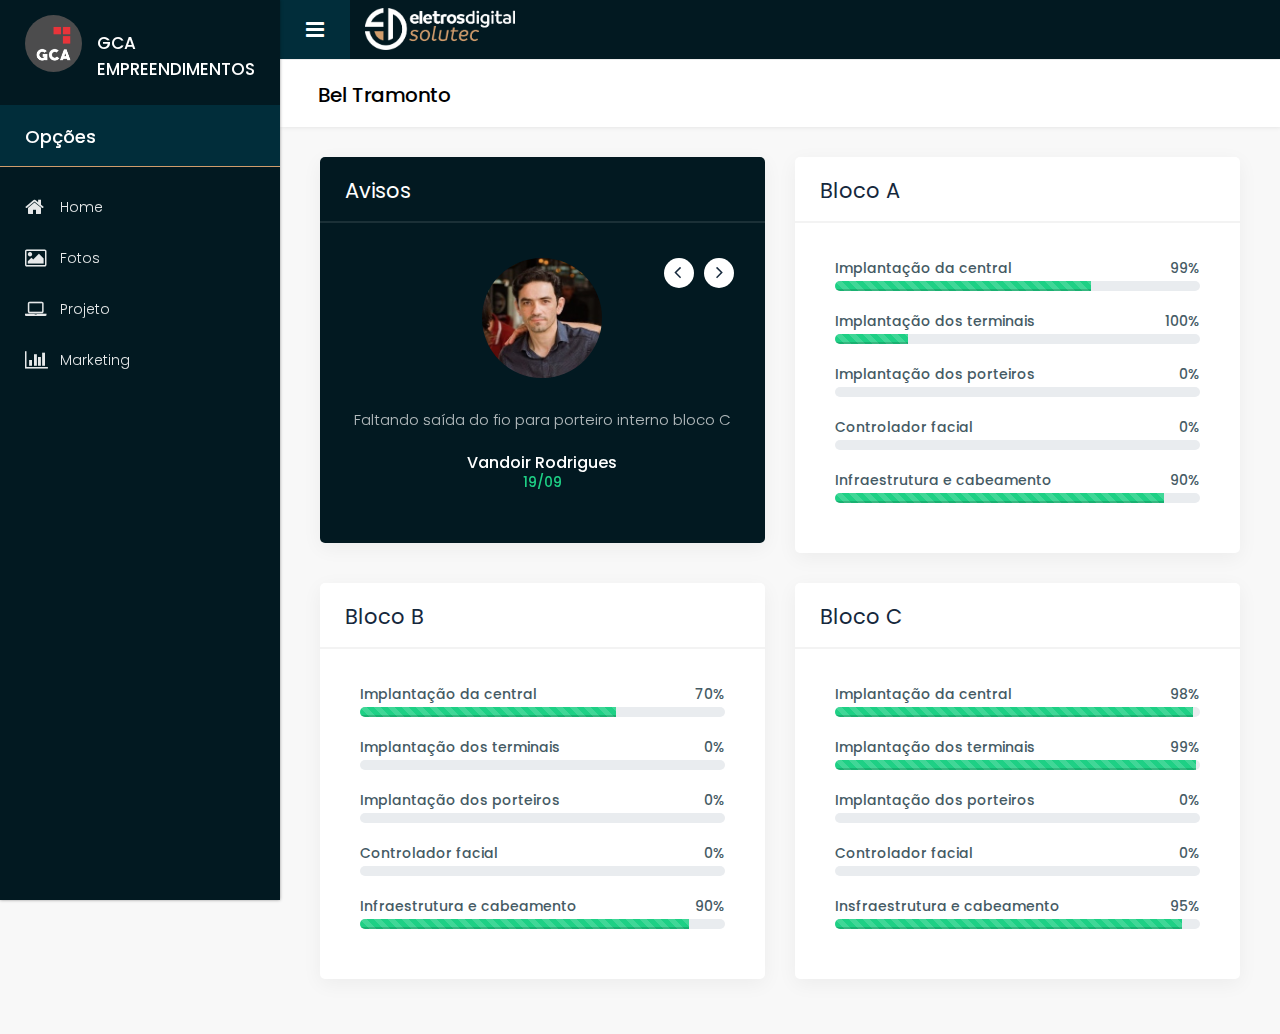
==== commit 80865386: "Add files via upload" ====
--- a/index.html
+++ b/index.html
@@ -152,12 +152,12 @@
                                     <div class="col-md-12">
                                        <div class="progress_bar">
                                           <!-- Skill Bars -->
-                                          <span class="skill" style="width:100%;">Implantação da central <span class="info_valume">70%</span></span>                  
+                                          <span class="skill" style="width:100%;">Implantação da central <span class="info_valume">99%</span></span>                  
                                           <div class="progress skill-bar ">
                                              <div class="progress-bar progress-bar-animated progress-bar-striped" role="progressbar" aria-valuenow="73" aria-valuemin="0" aria-valuemax="100" style="width: 70%;">
                                              </div>
                                           </div>
-                                          <span class="skill" style="width:100%;">Implantação dos terminais<span class="info_valume">20%</span></span>                  
+                                          <span class="skill" style="width:100%;">Implantação dos terminais<span class="info_valume">100%</span></span>                  
                                           <div class="progress skill-bar ">
                                              <div class="progress-bar progress-bar-animated progress-bar-striped" role="progressbar" aria-valuenow="73" aria-valuemin="0" aria-valuemax="100" style="width: 20%;">
                                              </div>
@@ -195,9 +195,9 @@
                                     <div class="col-md-12">
                                        <div class="progress_bar">
                                           <!-- Skill Bars -->
-                                          <span class="skill" style="width:100%;">Implantação da central<span class="info_valume">0%</span></span>                  
-                                          <div class="progress skill-bar ">
-                                             <div class="progress-bar progress-bar-animated progress-bar-striped" role="progressbar" aria-valuenow="73" aria-valuemin="0" aria-valuemax="100" style="width: 0%;">
+                                          <span class="skill" style="width:100%;">Implantação da central<span class="info_valume">70%</span></span>                  
+                                          <div class="progress skill-bar ">
+                                             <div class="progress-bar progress-bar-animated progress-bar-striped" role="progressbar" aria-valuenow="73" aria-valuemin="0" aria-valuemax="100" style="width: 70%;">
                                              </div>
                                           </div>
                                           <span class="skill" style="width:100%;">Implantação dos terminais<span class="info_valume">0%</span></span>                  
@@ -238,14 +238,14 @@
                                        <div class="col-md-12">
                                           <div class="progress_bar">
                                              <!-- Skill Bars -->
-                                             <span class="skill" style="width:100%;">Implantação da central<span class="info_valume">95%</span></span>                  
+                                             <span class="skill" style="width:100%;">Implantação da central<span class="info_valume">98%</span></span>                  
                                              <div class="progress skill-bar ">
-                                                <div class="progress-bar progress-bar-animated progress-bar-striped" role="progressbar" aria-valuenow="73" aria-valuemin="0" aria-valuemax="100" style="width: 95%;">
-                                                </div>
-                                             </div>
-                                             <span class="skill" style="width:100%;">Implantação dos terminais<span class="info_valume">100%</span></span>                  
-                                          <div class="progress skill-bar ">
-                                             <div class="progress-bar progress-bar-animated progress-bar-striped" role="progressbar" aria-valuenow="73" aria-valuemin="0" aria-valuemax="100" style="width: 100%;">
+                                                <div class="progress-bar progress-bar-animated progress-bar-striped" role="progressbar" aria-valuenow="73" aria-valuemin="0" aria-valuemax="100" style="width: 98%;">
+                                                </div>
+                                             </div>
+                                             <span class="skill" style="width:100%;">Implantação dos terminais<span class="info_valume">99%</span></span>                  
+                                          <div class="progress skill-bar ">
+                                             <div class="progress-bar progress-bar-animated progress-bar-striped" role="progressbar" aria-valuenow="73" aria-valuemin="0" aria-valuemax="100" style="width: 99%;">
                                              </div>
                                           </div>
                                              <span class="skill" style="width:100%;">Implantação dos porteiros<span class="info_valume">0%</span></span>   
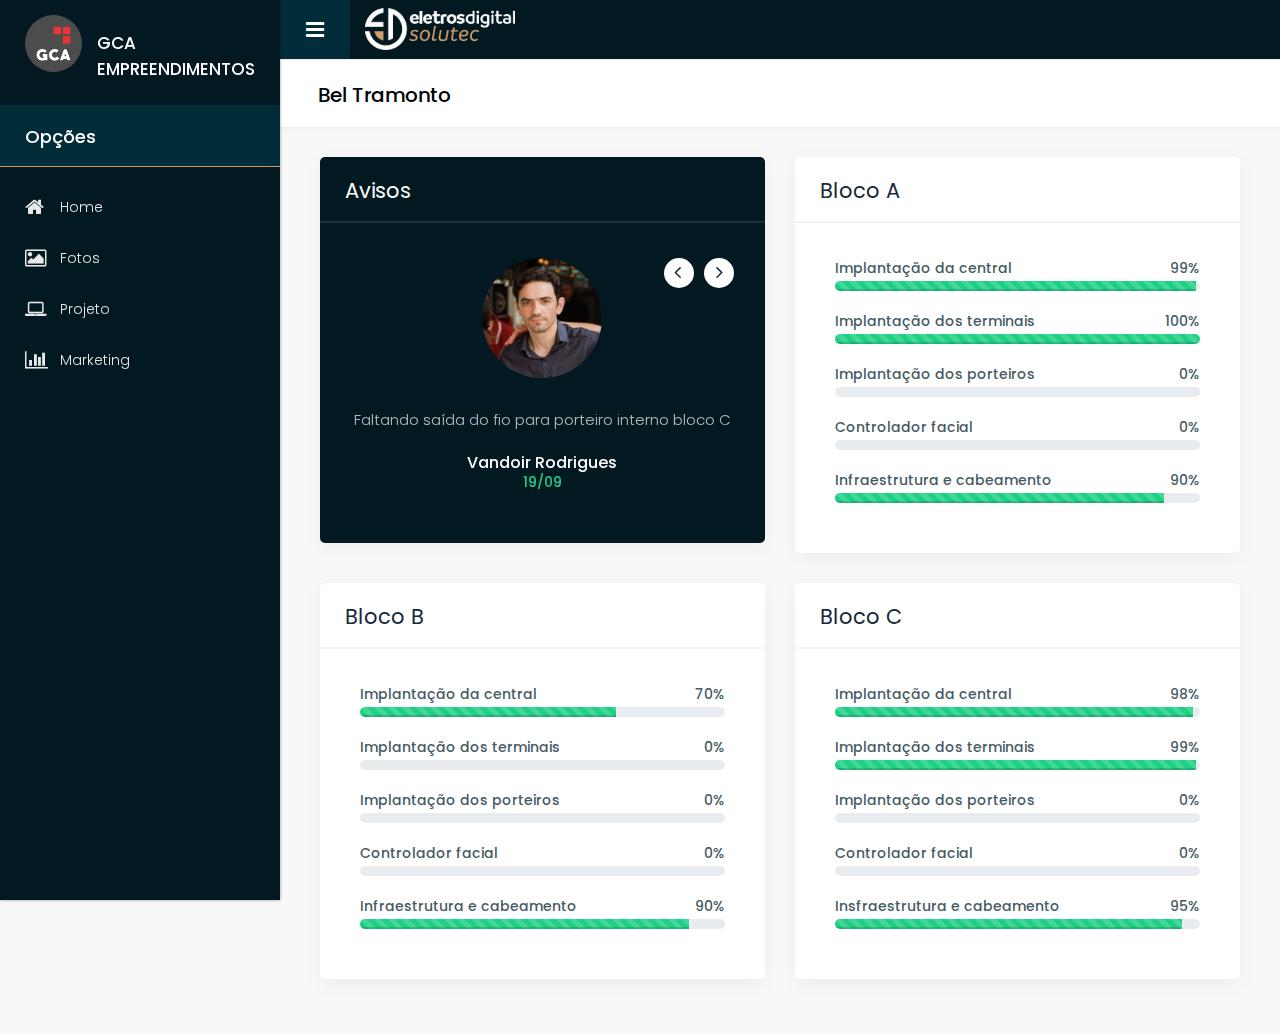
==== commit d855aaa1: "Add files via upload" ====
--- a/index.html
+++ b/index.html
@@ -154,12 +154,12 @@
                                           <!-- Skill Bars -->
                                           <span class="skill" style="width:100%;">Implantação da central <span class="info_valume">99%</span></span>                  
                                           <div class="progress skill-bar ">
-                                             <div class="progress-bar progress-bar-animated progress-bar-striped" role="progressbar" aria-valuenow="73" aria-valuemin="0" aria-valuemax="100" style="width: 70%;">
+                                             <div class="progress-bar progress-bar-animated progress-bar-striped" role="progressbar" aria-valuenow="73" aria-valuemin="0" aria-valuemax="100" style="width: 99%;">
                                              </div>
                                           </div>
                                           <span class="skill" style="width:100%;">Implantação dos terminais<span class="info_valume">100%</span></span>                  
                                           <div class="progress skill-bar ">
-                                             <div class="progress-bar progress-bar-animated progress-bar-striped" role="progressbar" aria-valuenow="73" aria-valuemin="0" aria-valuemax="100" style="width: 20%;">
+                                             <div class="progress-bar progress-bar-animated progress-bar-striped" role="progressbar" aria-valuenow="73" aria-valuemin="0" aria-valuemax="100" style="width: 100%;">
                                              </div>
                                           </div>
                                           <span class="skill" style="width:100%;">Implantação dos porteiros<span class="info_valume">0%</span></span>   
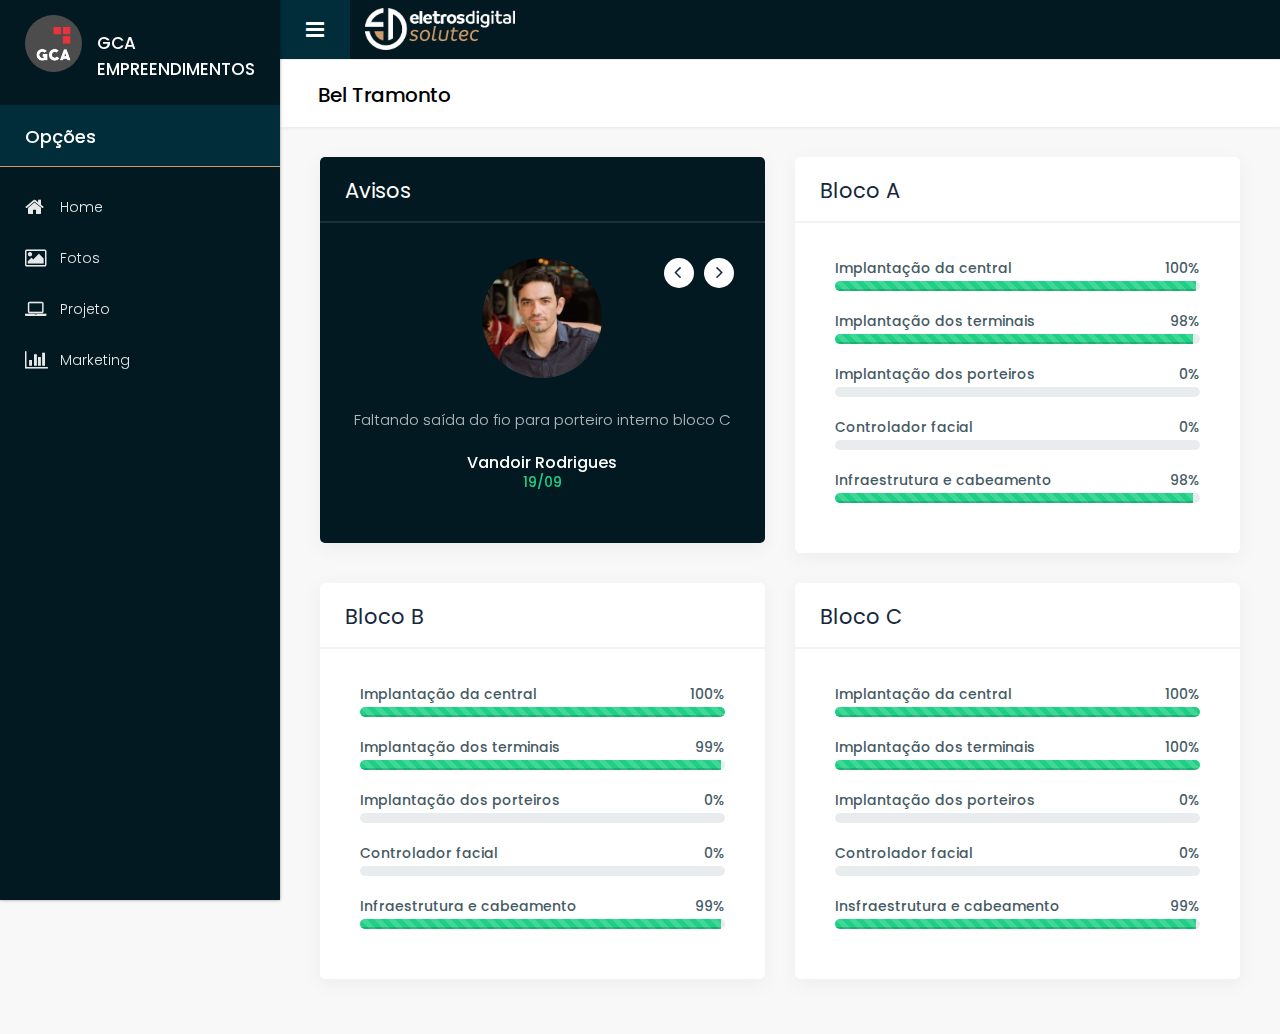
==== commit ff8e6a8e: "Add files via upload" ====
--- a/index.html
+++ b/index.html
@@ -152,14 +152,14 @@
                                     <div class="col-md-12">
                                        <div class="progress_bar">
                                           <!-- Skill Bars -->
-                                          <span class="skill" style="width:100%;">Implantação da central <span class="info_valume">99%</span></span>                  
+                                          <span class="skill" style="width:100%;">Implantação da central <span class="info_valume">100%</span></span>                  
                                           <div class="progress skill-bar ">
                                              <div class="progress-bar progress-bar-animated progress-bar-striped" role="progressbar" aria-valuenow="73" aria-valuemin="0" aria-valuemax="100" style="width: 99%;">
                                              </div>
                                           </div>
-                                          <span class="skill" style="width:100%;">Implantação dos terminais<span class="info_valume">100%</span></span>                  
-                                          <div class="progress skill-bar ">
-                                             <div class="progress-bar progress-bar-animated progress-bar-striped" role="progressbar" aria-valuenow="73" aria-valuemin="0" aria-valuemax="100" style="width: 100%;">
+                                          <span class="skill" style="width:100%;">Implantação dos terminais<span class="info_valume">98%</span></span>                  
+                                          <div class="progress skill-bar ">
+                                             <div class="progress-bar progress-bar-animated progress-bar-striped" role="progressbar" aria-valuenow="73" aria-valuemin="0" aria-valuemax="100" style="width: 98%;">
                                              </div>
                                           </div>
                                           <span class="skill" style="width:100%;">Implantação dos porteiros<span class="info_valume">0%</span></span>   
@@ -172,9 +172,9 @@
                                              <div class="progress-bar progress-bar-animated progress-bar-striped" role="progressbar" aria-valuenow="54" aria-valuemin="0" aria-valuemax="100" style="width: 0%;">
                                              </div>
                                           </div>
-                                          <span class="skill" style="width:100%;">Infraestrutura e cabeamento<span class="info_valume">90%</span></span>   
-                                          <div class="progress skill-bar">
-                                             <div class="progress-bar progress-bar-animated progress-bar-striped" role="progressbar" aria-valuenow="62" aria-valuemin="0" aria-valuemax="100" style="width: 90%;">
+                                          <span class="skill" style="width:100%;">Infraestrutura e cabeamento<span class="info_valume">98%</span></span>   
+                                          <div class="progress skill-bar">
+                                             <div class="progress-bar progress-bar-animated progress-bar-striped" role="progressbar" aria-valuenow="62" aria-valuemin="0" aria-valuemax="100" style="width: 98%;">
                                              </div>
                                           </div>
                                           </div>
@@ -195,14 +195,14 @@
                                     <div class="col-md-12">
                                        <div class="progress_bar">
                                           <!-- Skill Bars -->
-                                          <span class="skill" style="width:100%;">Implantação da central<span class="info_valume">70%</span></span>                  
-                                          <div class="progress skill-bar ">
-                                             <div class="progress-bar progress-bar-animated progress-bar-striped" role="progressbar" aria-valuenow="73" aria-valuemin="0" aria-valuemax="100" style="width: 70%;">
-                                             </div>
-                                          </div>
-                                          <span class="skill" style="width:100%;">Implantação dos terminais<span class="info_valume">0%</span></span>                  
-                                          <div class="progress skill-bar ">
-                                             <div class="progress-bar progress-bar-animated progress-bar-striped" role="progressbar" aria-valuenow="73" aria-valuemin="0" aria-valuemax="100" style="width: 0%;">
+                                          <span class="skill" style="width:100%;">Implantação da central<span class="info_valume">100%</span></span>                  
+                                          <div class="progress skill-bar ">
+                                             <div class="progress-bar progress-bar-animated progress-bar-striped" role="progressbar" aria-valuenow="73" aria-valuemin="0" aria-valuemax="100" style="width: 100%;">
+                                             </div>
+                                          </div>
+                                          <span class="skill" style="width:100%;">Implantação dos terminais<span class="info_valume">99%</span></span>                  
+                                          <div class="progress skill-bar ">
+                                             <div class="progress-bar progress-bar-animated progress-bar-striped" role="progressbar" aria-valuenow="73" aria-valuemin="0" aria-valuemax="100" style="width: 99%;">
                                              </div>
                                           </div>
                                           <span class="skill" style="width:100%;">Implantação dos porteiros<span class="info_valume">0%</span></span>   
@@ -215,9 +215,9 @@
                                              <div class="progress-bar progress-bar-animated progress-bar-striped" role="progressbar" aria-valuenow="54" aria-valuemin="0" aria-valuemax="100" style="width: 0%;">
                                              </div>
                                           </div>
-                                          <span class="skill" style="width:100%;">Infraestrutura e cabeamento<span class="info_valume">90%</span></span>   
-                                          <div class="progress skill-bar">
-                                             <div class="progress-bar progress-bar-animated progress-bar-striped" role="progressbar" aria-valuenow="62" aria-valuemin="0" aria-valuemax="100" style="width: 90%;">
+                                          <span class="skill" style="width:100%;">Infraestrutura e cabeamento<span class="info_valume">99%</span></span>   
+                                          <div class="progress skill-bar">
+                                             <div class="progress-bar progress-bar-animated progress-bar-striped" role="progressbar" aria-valuenow="62" aria-valuemin="0" aria-valuemax="100" style="width: 99%;">
                                              </div>
                                           </div>
                                           </div>
@@ -238,14 +238,14 @@
                                        <div class="col-md-12">
                                           <div class="progress_bar">
                                              <!-- Skill Bars -->
-                                             <span class="skill" style="width:100%;">Implantação da central<span class="info_valume">98%</span></span>                  
+                                             <span class="skill" style="width:100%;">Implantação da central<span class="info_valume">100%</span></span>                  
                                              <div class="progress skill-bar ">
-                                                <div class="progress-bar progress-bar-animated progress-bar-striped" role="progressbar" aria-valuenow="73" aria-valuemin="0" aria-valuemax="100" style="width: 98%;">
-                                                </div>
-                                             </div>
-                                             <span class="skill" style="width:100%;">Implantação dos terminais<span class="info_valume">99%</span></span>                  
-                                          <div class="progress skill-bar ">
-                                             <div class="progress-bar progress-bar-animated progress-bar-striped" role="progressbar" aria-valuenow="73" aria-valuemin="0" aria-valuemax="100" style="width: 99%;">
+                                                <div class="progress-bar progress-bar-animated progress-bar-striped" role="progressbar" aria-valuenow="73" aria-valuemin="0" aria-valuemax="100" style="width: 100%;">
+                                                </div>
+                                             </div>
+                                             <span class="skill" style="width:100%;">Implantação dos terminais<span class="info_valume">100%</span></span>                  
+                                          <div class="progress skill-bar ">
+                                             <div class="progress-bar progress-bar-animated progress-bar-striped" role="progressbar" aria-valuenow="73" aria-valuemin="0" aria-valuemax="100" style="width: 100%;">
                                              </div>
                                           </div>
                                              <span class="skill" style="width:100%;">Implantação dos porteiros<span class="info_valume">0%</span></span>   
@@ -258,9 +258,9 @@
                                                 <div class="progress-bar progress-bar-animated progress-bar-striped" role="progressbar" aria-valuenow="54" aria-valuemin="0" aria-valuemax="100" style="width: 0%;">
                                                 </div>
                                              </div>
-                                             <span class="skill" style="width:100%;">Insfraestrutura e cabeamento<span class="info_valume">95%</span></span>   
+                                             <span class="skill" style="width:100%;">Insfraestrutura e cabeamento<span class="info_valume">99%</span></span>   
                                              <div class="progress skill-bar">
-                                                <div class="progress-bar progress-bar-animated progress-bar-striped" role="progressbar" aria-valuenow="62" aria-valuemin="0" aria-valuemax="100" style="width: 95%;">
+                                                <div class="progress-bar progress-bar-animated progress-bar-striped" role="progressbar" aria-valuenow="62" aria-valuemin="0" aria-valuemax="100" style="width: 99%;">
                                                 </div>
                                              </div>
                                              </div>
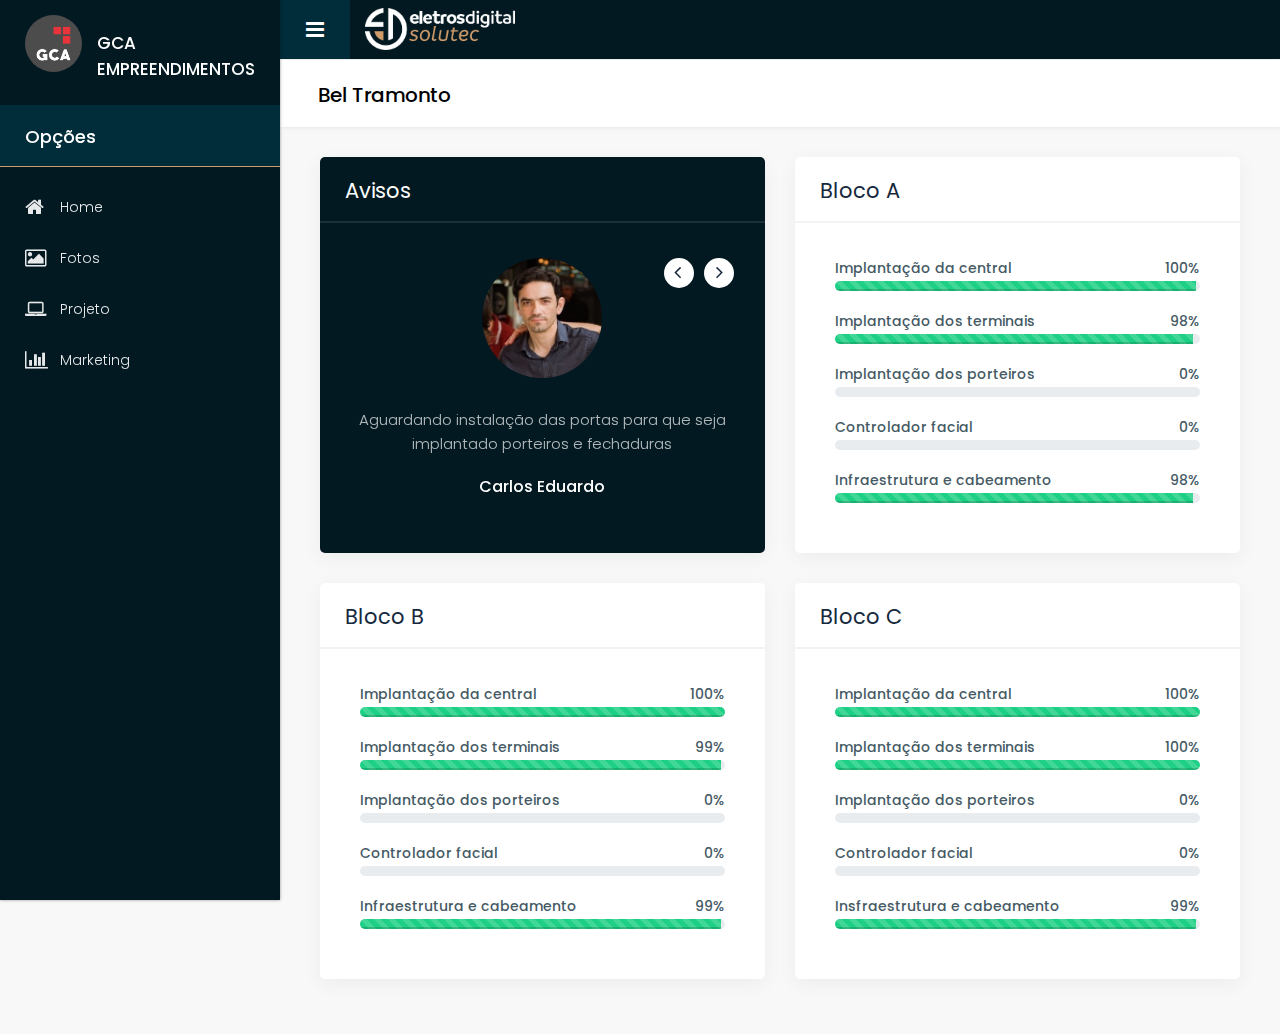
==== commit 6e9740aa: "Add files via upload" ====
--- a/index.html
+++ b/index.html
@@ -115,13 +115,8 @@
                                              <div class="carousel-inner">
                                                 <div class="item carousel-item active">
                                                    <div class="img-box"><img src="images/layout_img/vande_foto.jpeg" alt=""></div>
-                                                   <p class="testimonial">Faltando saída do fio para porteiro interno bloco C</p>
-                                                   <p class="overview"><b>Vandoir Rodrigues</b>19/09</p>
-                                                </div>
-                                                <div class="item carousel-item">
-                                                   <div class="img-box"><img src="images/layout_img/foto_eu.jpg" alt=""></div>
-                                                   <p class="testimonial">Cabos para interfones dos salões de festas não foram localizados</p>
-                                                   <p class="overview"><b>Carlos Eduardo</b>19/09</p>
+                                                   <p class="testimonial">Aguardando instalação das portas para que seja implantado porteiros e fechaduras</p>
+                                                   <p class="overview"><b>Carlos Eduardo </b>
                                                 </div>
                                              </div>
                                              <!-- Carousel controls -->
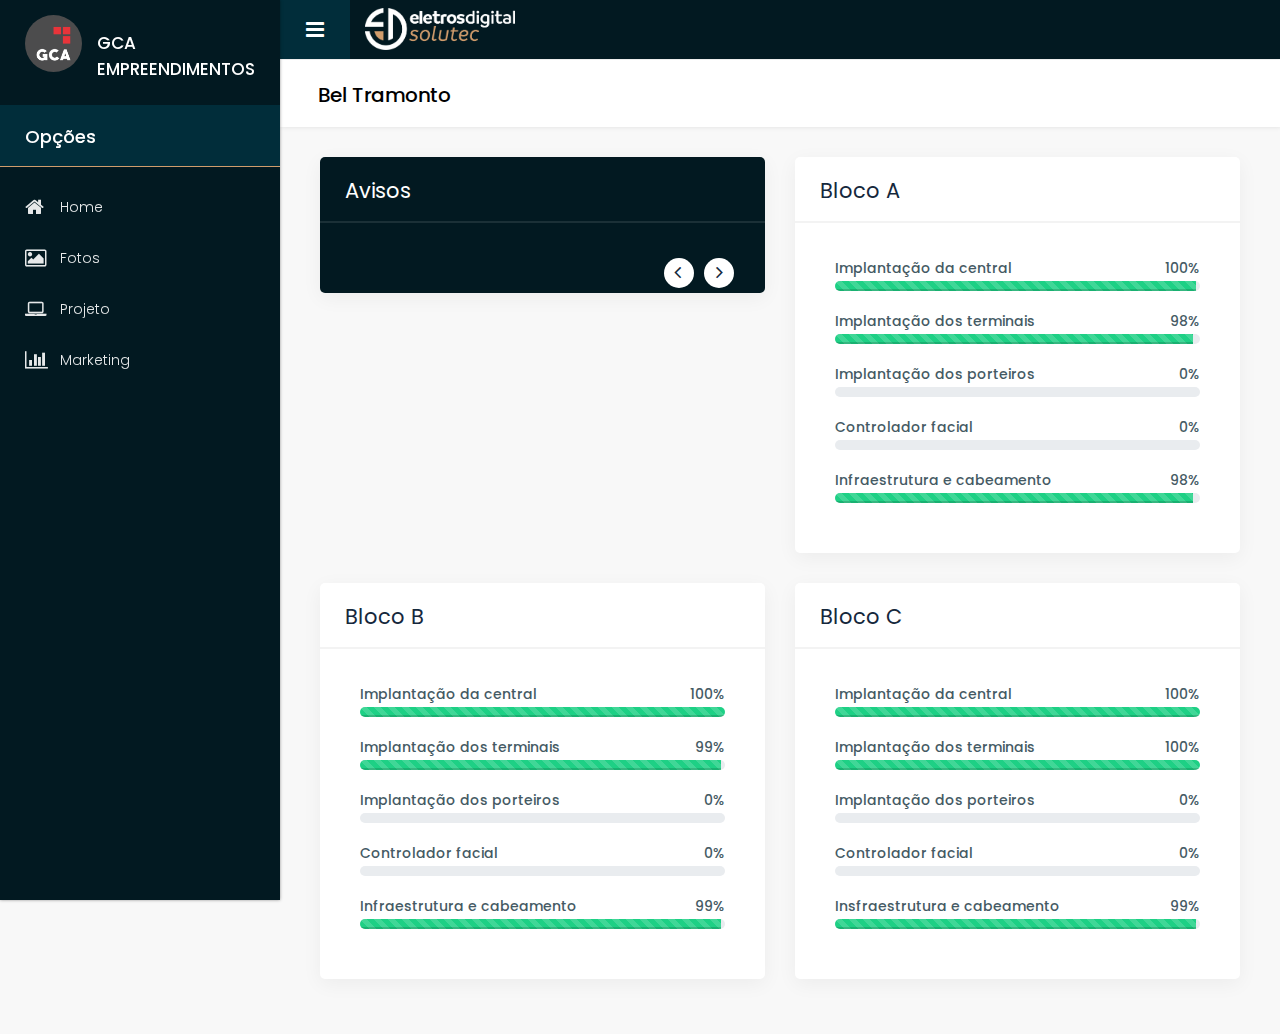
==== commit 05b25d36: "Add files via upload" ====
--- a/index.html
+++ b/index.html
@@ -113,10 +113,10 @@
                                           <div id="testimonial_slider" class="carousel slide" data-ride="carousel">
                                              <!-- Wrapper for carousel items -->
                                              <div class="carousel-inner">
-                                                <div class="item carousel-item active">
-                                                   <div class="img-box"><img src="images/layout_img/vande_foto.jpeg" alt=""></div>
-                                                   <p class="testimonial">Aguardando instalação das portas para que seja implantado porteiros e fechaduras</p>
-                                                   <p class="overview"><b>Carlos Eduardo </b>
+                                                <div class="item carousel-item">
+                                                   <div class="img-box"><img src="images/layout_img/foto_eu.jpg" alt=""></div>
+                                                   <p class="testimonial">Aguardando instalação das portas para que sejam implantados os porteiros e fechaduras</p>
+                                                   <p class="overview"><b>Carlos Eduardo</b>20/10</p>
                                                 </div>
                                              </div>
                                              <!-- Carousel controls -->
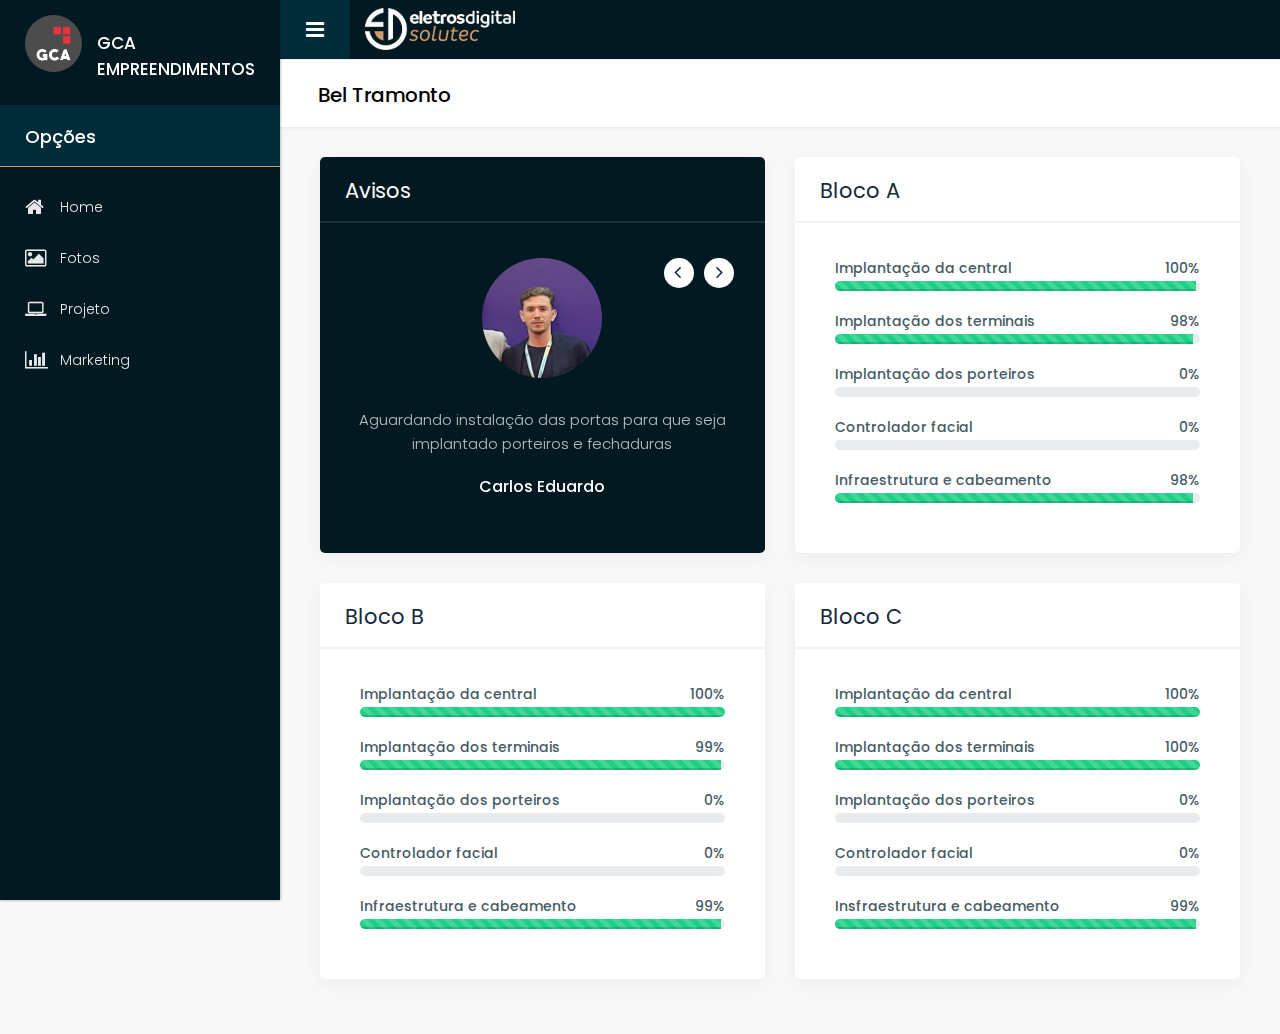
==== commit 11e66496: "Add files via upload" ====
--- a/index.html
+++ b/index.html
@@ -113,10 +113,10 @@
                                           <div id="testimonial_slider" class="carousel slide" data-ride="carousel">
                                              <!-- Wrapper for carousel items -->
                                              <div class="carousel-inner">
-                                                <div class="item carousel-item">
+                                                <div class="item carousel-item active">
                                                    <div class="img-box"><img src="images/layout_img/foto_eu.jpg" alt=""></div>
-                                                   <p class="testimonial">Aguardando instalação das portas para que sejam implantados os porteiros e fechaduras</p>
-                                                   <p class="overview"><b>Carlos Eduardo</b>20/10</p>
+                                                   <p class="testimonial">Aguardando instalação das portas para que seja implantado porteiros e fechaduras</p>
+                                                   <p class="overview"><b>Carlos Eduardo </b>
                                                 </div>
                                              </div>
                                              <!-- Carousel controls -->
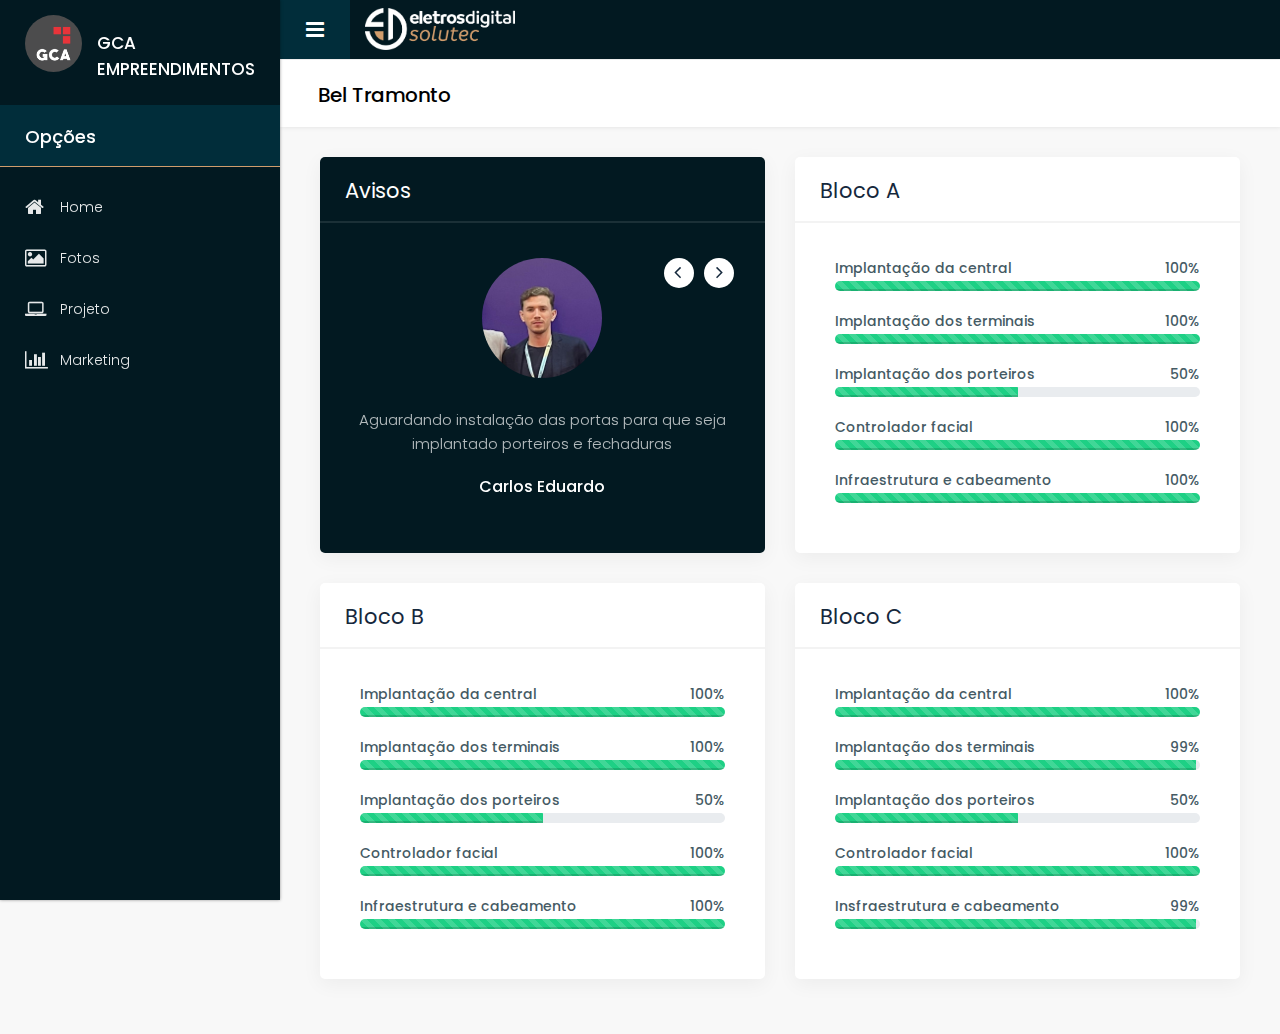
==== commit 95e3d584: "Add files via upload" ====
--- a/index.html
+++ b/index.html
@@ -149,27 +149,27 @@
                                           <!-- Skill Bars -->
                                           <span class="skill" style="width:100%;">Implantação da central <span class="info_valume">100%</span></span>                  
                                           <div class="progress skill-bar ">
-                                             <div class="progress-bar progress-bar-animated progress-bar-striped" role="progressbar" aria-valuenow="73" aria-valuemin="0" aria-valuemax="100" style="width: 99%;">
-                                             </div>
-                                          </div>
-                                          <span class="skill" style="width:100%;">Implantação dos terminais<span class="info_valume">98%</span></span>                  
-                                          <div class="progress skill-bar ">
-                                             <div class="progress-bar progress-bar-animated progress-bar-striped" role="progressbar" aria-valuenow="73" aria-valuemin="0" aria-valuemax="100" style="width: 98%;">
-                                             </div>
-                                          </div>
-                                          <span class="skill" style="width:100%;">Implantação dos porteiros<span class="info_valume">0%</span></span>   
-                                          <div class="progress skill-bar">
-                                             <div class="progress-bar progress-bar-animated progress-bar-striped" role="progressbar" aria-valuenow="62" aria-valuemin="0" aria-valuemax="100" style="width: 0%;">
-                                             </div>
-                                          </div>
-                                          <span class="skill" style="width:100%;">Controlador facial<span class="info_valume">0%</span></span>
-                                          <div class="progress skill-bar">
-                                             <div class="progress-bar progress-bar-animated progress-bar-striped" role="progressbar" aria-valuenow="54" aria-valuemin="0" aria-valuemax="100" style="width: 0%;">
-                                             </div>
-                                          </div>
-                                          <span class="skill" style="width:100%;">Infraestrutura e cabeamento<span class="info_valume">98%</span></span>   
-                                          <div class="progress skill-bar">
-                                             <div class="progress-bar progress-bar-animated progress-bar-striped" role="progressbar" aria-valuenow="62" aria-valuemin="0" aria-valuemax="100" style="width: 98%;">
+                                             <div class="progress-bar progress-bar-animated progress-bar-striped" role="progressbar" aria-valuenow="73" aria-valuemin="0" aria-valuemax="100" style="width: 100%;">
+                                             </div>
+                                          </div>
+                                          <span class="skill" style="width:100%;">Implantação dos terminais<span class="info_valume">100%</span></span>                  
+                                          <div class="progress skill-bar ">
+                                             <div class="progress-bar progress-bar-animated progress-bar-striped" role="progressbar" aria-valuenow="73" aria-valuemin="0" aria-valuemax="100" style="width: 100%;">
+                                             </div>
+                                          </div>
+                                          <span class="skill" style="width:100%;">Implantação dos porteiros<span class="info_valume">50%</span></span>   
+                                          <div class="progress skill-bar">
+                                             <div class="progress-bar progress-bar-animated progress-bar-striped" role="progressbar" aria-valuenow="62" aria-valuemin="0" aria-valuemax="100" style="width: 50%;">
+                                             </div>
+                                          </div>
+                                          <span class="skill" style="width:100%;">Controlador facial<span class="info_valume">100%</span></span>
+                                          <div class="progress skill-bar">
+                                             <div class="progress-bar progress-bar-animated progress-bar-striped" role="progressbar" aria-valuenow="54" aria-valuemin="0" aria-valuemax="100" style="width: 100%;">
+                                             </div>
+                                          </div>
+                                          <span class="skill" style="width:100%;">Infraestrutura e cabeamento<span class="info_valume">100%</span></span>   
+                                          <div class="progress skill-bar">
+                                             <div class="progress-bar progress-bar-animated progress-bar-striped" role="progressbar" aria-valuenow="62" aria-valuemin="0" aria-valuemax="100" style="width: 100%;">
                                              </div>
                                           </div>
                                           </div>
@@ -195,24 +195,24 @@
                                              <div class="progress-bar progress-bar-animated progress-bar-striped" role="progressbar" aria-valuenow="73" aria-valuemin="0" aria-valuemax="100" style="width: 100%;">
                                              </div>
                                           </div>
-                                          <span class="skill" style="width:100%;">Implantação dos terminais<span class="info_valume">99%</span></span>                  
-                                          <div class="progress skill-bar ">
-                                             <div class="progress-bar progress-bar-animated progress-bar-striped" role="progressbar" aria-valuenow="73" aria-valuemin="0" aria-valuemax="100" style="width: 99%;">
-                                             </div>
-                                          </div>
-                                          <span class="skill" style="width:100%;">Implantação dos porteiros<span class="info_valume">0%</span></span>   
-                                          <div class="progress skill-bar">
-                                             <div class="progress-bar progress-bar-animated progress-bar-striped" role="progressbar" aria-valuenow="62" aria-valuemin="0" aria-valuemax="100" style="width: 0%;">
-                                             </div>
-                                          </div>
-                                          <span class="skill" style="width:100%;">Controlador facial<span class="info_valume">0%</span></span>
-                                          <div class="progress skill-bar">
-                                             <div class="progress-bar progress-bar-animated progress-bar-striped" role="progressbar" aria-valuenow="54" aria-valuemin="0" aria-valuemax="100" style="width: 0%;">
-                                             </div>
-                                          </div>
-                                          <span class="skill" style="width:100%;">Infraestrutura e cabeamento<span class="info_valume">99%</span></span>   
-                                          <div class="progress skill-bar">
-                                             <div class="progress-bar progress-bar-animated progress-bar-striped" role="progressbar" aria-valuenow="62" aria-valuemin="0" aria-valuemax="100" style="width: 99%;">
+                                          <span class="skill" style="width:100%;">Implantação dos terminais<span class="info_valume">100%</span></span>                  
+                                          <div class="progress skill-bar ">
+                                             <div class="progress-bar progress-bar-animated progress-bar-striped" role="progressbar" aria-valuenow="73" aria-valuemin="0" aria-valuemax="100" style="width: 100%;">
+                                             </div>
+                                          </div>
+                                          <span class="skill" style="width:100%;">Implantação dos porteiros<span class="info_valume">50%</span></span>   
+                                          <div class="progress skill-bar">
+                                             <div class="progress-bar progress-bar-animated progress-bar-striped" role="progressbar" aria-valuenow="62" aria-valuemin="0" aria-valuemax="100" style="width: 50%;">
+                                             </div>
+                                          </div>
+                                          <span class="skill" style="width:100%;">Controlador facial<span class="info_valume">100%</span></span>
+                                          <div class="progress skill-bar">
+                                             <div class="progress-bar progress-bar-animated progress-bar-striped" role="progressbar" aria-valuenow="54" aria-valuemin="0" aria-valuemax="100" style="width: 100%;">
+                                             </div>
+                                          </div>
+                                          <span class="skill" style="width:100%;">Infraestrutura e cabeamento<span class="info_valume">100%</span></span>   
+                                          <div class="progress skill-bar">
+                                             <div class="progress-bar progress-bar-animated progress-bar-striped" role="progressbar" aria-valuenow="62" aria-valuemin="0" aria-valuemax="100" style="width: 100%;">
                                              </div>
                                           </div>
                                           </div>
@@ -238,19 +238,19 @@
                                                 <div class="progress-bar progress-bar-animated progress-bar-striped" role="progressbar" aria-valuenow="73" aria-valuemin="0" aria-valuemax="100" style="width: 100%;">
                                                 </div>
                                              </div>
-                                             <span class="skill" style="width:100%;">Implantação dos terminais<span class="info_valume">100%</span></span>                  
-                                          <div class="progress skill-bar ">
-                                             <div class="progress-bar progress-bar-animated progress-bar-striped" role="progressbar" aria-valuenow="73" aria-valuemin="0" aria-valuemax="100" style="width: 100%;">
-                                             </div>
-                                          </div>
-                                             <span class="skill" style="width:100%;">Implantação dos porteiros<span class="info_valume">0%</span></span>   
+                                             <span class="skill" style="width:100%;">Implantação dos terminais<span class="info_valume">99%</span></span>                  
+                                          <div class="progress skill-bar ">
+                                             <div class="progress-bar progress-bar-animated progress-bar-striped" role="progressbar" aria-valuenow="73" aria-valuemin="0" aria-valuemax="100" style="width: 99%;">
+                                             </div>
+                                          </div>
+                                             <span class="skill" style="width:100%;">Implantação dos porteiros<span class="info_valume">50%</span></span>   
                                              <div class="progress skill-bar">
-                                                <div class="progress-bar progress-bar-animated progress-bar-striped" role="progressbar" aria-valuenow="62" aria-valuemin="0" aria-valuemax="100" style="width: 0%;">
-                                                </div>
-                                             </div>
-                                             <span class="skill" style="width:100%;">Controlador facial<span class="info_valume">0%</span></span>
+                                                <div class="progress-bar progress-bar-animated progress-bar-striped" role="progressbar" aria-valuenow="62" aria-valuemin="0" aria-valuemax="100" style="width: 50%;">
+                                                </div>
+                                             </div>
+                                             <span class="skill" style="width:100%;">Controlador facial<span class="info_valume">100%</span></span>
                                              <div class="progress skill-bar">
-                                                <div class="progress-bar progress-bar-animated progress-bar-striped" role="progressbar" aria-valuenow="54" aria-valuemin="0" aria-valuemax="100" style="width: 0%;">
+                                                <div class="progress-bar progress-bar-animated progress-bar-striped" role="progressbar" aria-valuenow="54" aria-valuemin="0" aria-valuemax="100" style="width: 100%;">
                                                 </div>
                                              </div>
                                              <span class="skill" style="width:100%;">Insfraestrutura e cabeamento<span class="info_valume">99%</span></span>   
